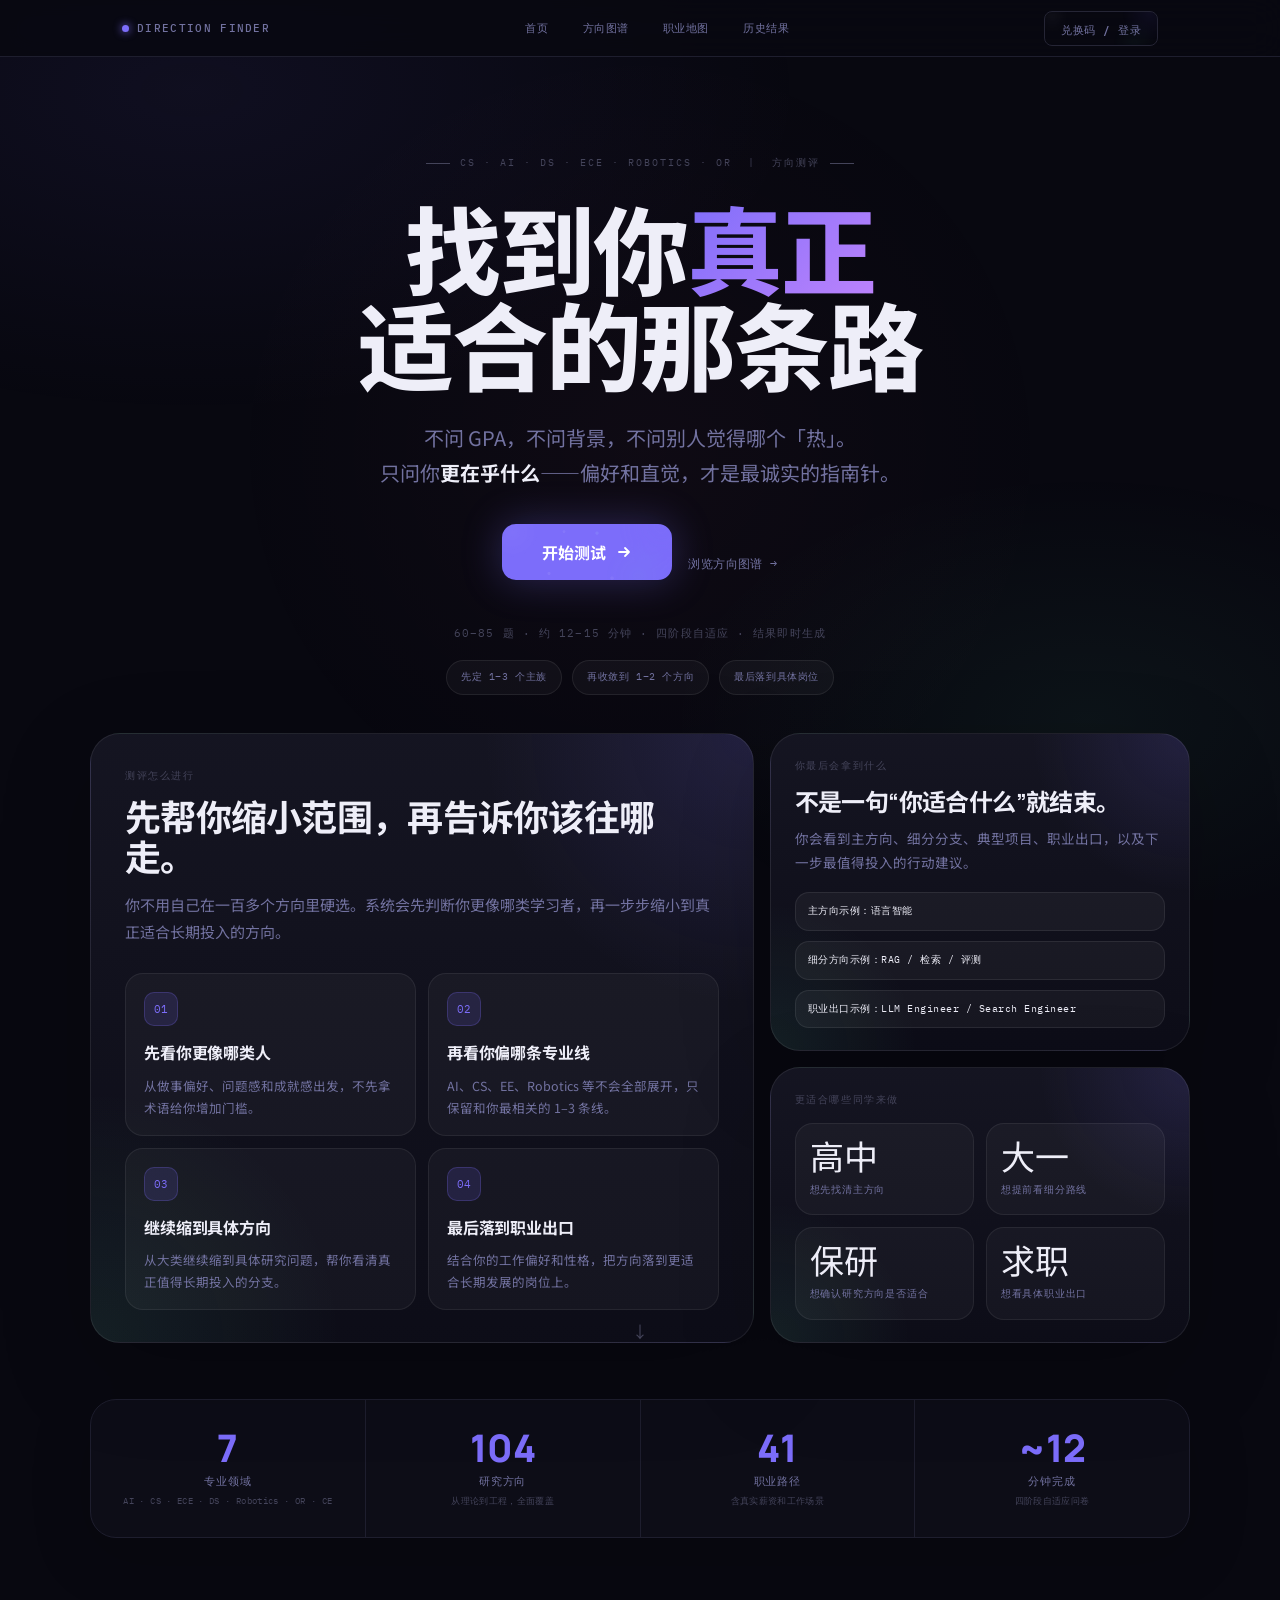
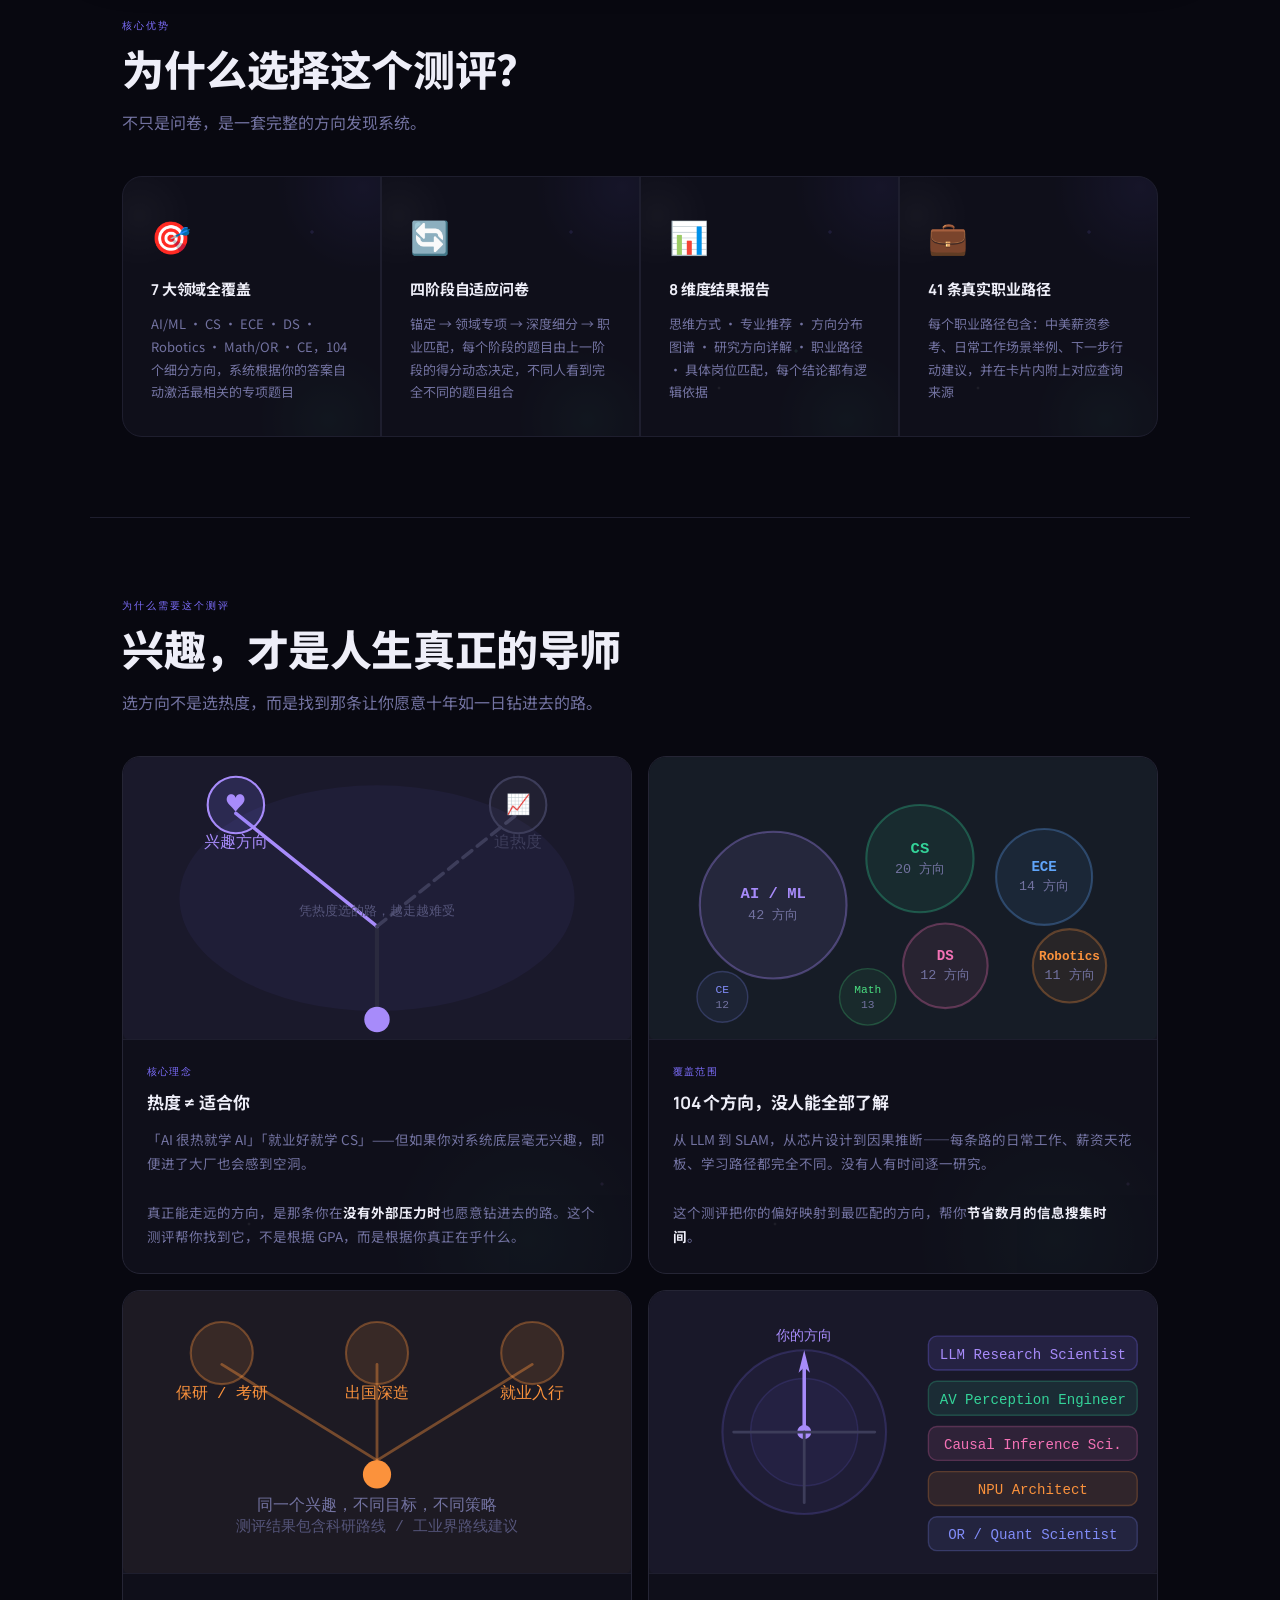
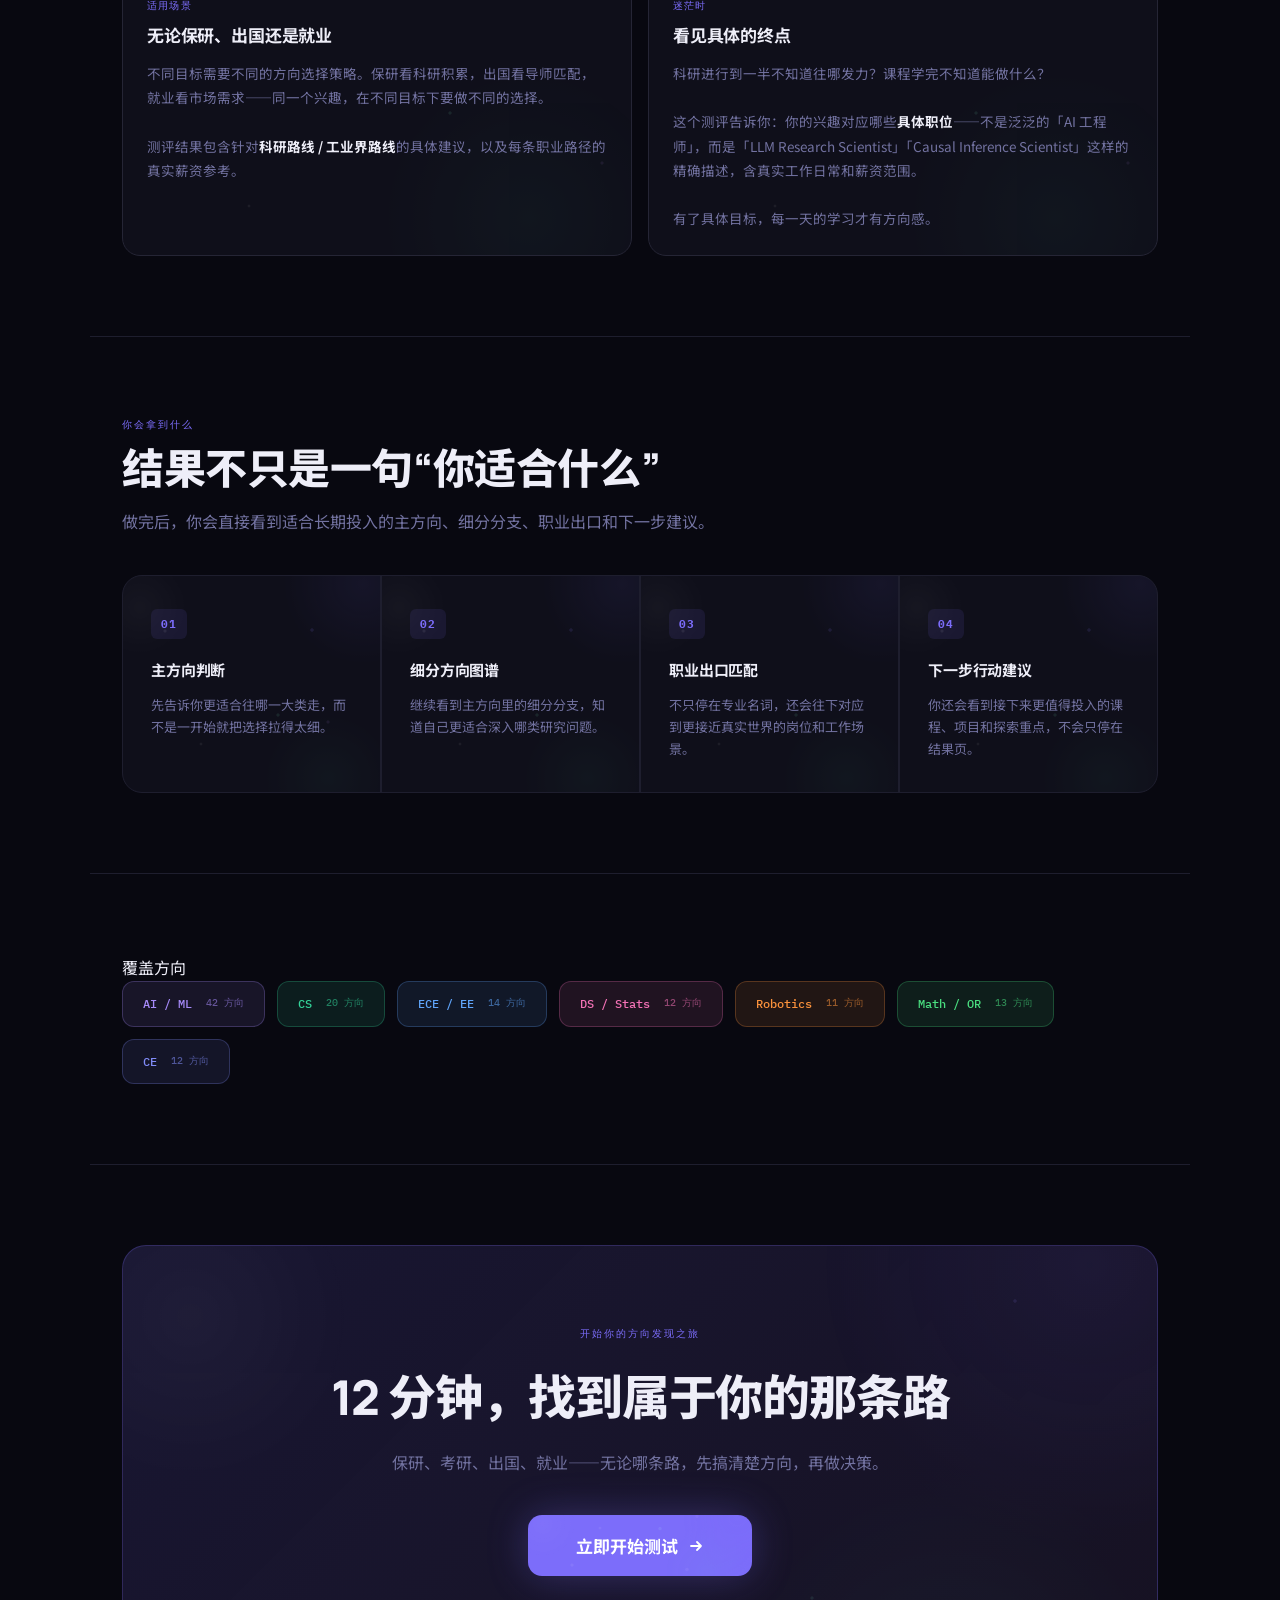
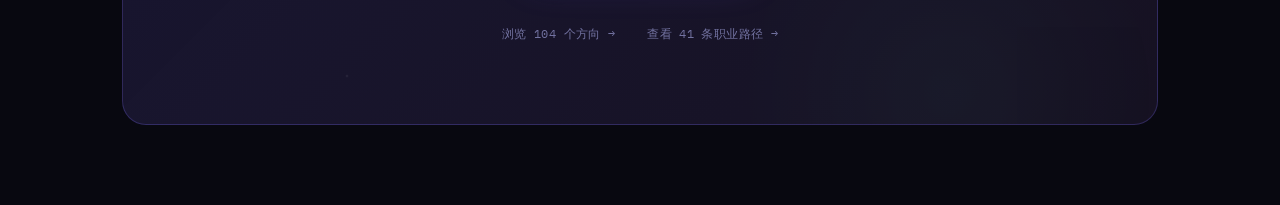
==== index.html @ 067e6963 "Initial site deployment setup" ====
<!DOCTYPE html>
<html lang="zh">
<head>
<meta charset="UTF-8">
<meta name="viewport" content="width=device-width, initial-scale=1.0">
<title>CS / AI / DS / EE / Robotics · 找到你真正适合的方向</title>
<link rel="preconnect" href="https://fonts.googleapis.com">
<link href="https://fonts.googleapis.com/css2?family=Manrope:wght@500;600;700;800&family=IBM+Plex+Mono:wght@400;500;600&family=Noto+Sans+SC:wght@400;500;600;700;800&display=swap" rel="stylesheet">
<link rel="stylesheet" href="quiz_v9_13_fixed_1.css?v=20260315ab">
</head>
<body>

<!-- ════════════════════ INTRO ════════════════════ -->
<div id="intro">
  <!-- ── NAVBAR ── -->
  <nav id="mainNav" class="main-nav">
    <div class="nav-inner">
      <div class="nav-brand" onclick="showPage('home')" style="cursor:pointer;">
        <span class="nav-dot"></span>
        Direction Finder
      </div>
      <div class="nav-links">
        <a onclick="showPage('home');return false;" class="nav-link">首页</a>
        <a onclick="showPage('directions');return false;" class="nav-link">方向图谱</a>
        <a onclick="showPage('careers');return false;" class="nav-link">职业地图</a>
        <a onclick="showPage('history');return false;" class="nav-link">历史结果</a>
      </div>
      <div class="nav-right">
        <!-- Logged-in state -->
        <div id="navLoggedIn" style="display:none;" class="nav-user-row">
          <span id="navUserBadge" class="nav-user-badge">✓ 已兑换</span>
          <button class="nav-start-btn" onclick="startQuiz()">开始测试 →</button>
          <button id="navRevokeBtn" class="nav-redeem-btn" onclick="revokeRedeem()" style="margin-left:4px;font-size:10px;padding:6px 10px;">退出兑换</button>
        </div>
        <!-- Logged-out state -->
        <div id="navLoggedOut" class="nav-user-row">
          <button class="nav-redeem-btn" onclick="openRedeemOverlay()">兑换码 / 登录</button>
        </div>
      </div>
    </div>
  </nav>

  <!-- ── HERO ── -->
  <div class="landing-hero" id="landingHero">
    <div class="landing-hero-inner">
      <div class="hero-eyebrow">CS · AI · DS · ECE · Robotics · OR &nbsp;|&nbsp; 方向测评</div>
      <h1 class="hero-title">找到你<em>真正</em><br>适合的那条路</h1>
      <p class="hero-sub">不问 GPA，不问背景，不问别人觉得哪个「热」。<br>只问你<strong style="color:var(--text)">更在乎什么</strong>——偏好和直觉，才是最诚实的指南针。</p>
      <div class="hero-actions">
        <button class="hero-start-btn" id="heroStartBtn" onclick="startQuiz()">
          开始测试
          <svg width="16" height="16" viewBox="0 0 16 16" fill="none"><path d="M3 8h10M9 4l4 4-4 4" stroke="currentColor" stroke-width="1.8" stroke-linecap="round" stroke-linejoin="round"/></svg>
        </button>
        <a class="hero-explore-btn" onclick="showPage('directions')">浏览方向图谱 →</a>
      </div>
      <div class="hero-meta">60–85 题 · 约 12–15 分钟 · 四阶段自适应 · 结果即时生成</div>
      <div class="hero-proofline">
        <span class="hero-proof-chip">先定 1–3 个主族</span>
        <span class="hero-proof-chip">再收敛到 1–2 个方向</span>
        <span class="hero-proof-chip">最后落到具体岗位</span>
      </div>
    </div>
    <div class="hero-showcase">
      <section class="hero-showcase-main">
        <div class="showcase-kicker">测评怎么进行</div>
        <h2 class="showcase-title">先帮你缩小范围，再告诉你该往哪走。</h2>
        <p class="showcase-copy">你不用自己在一百多个方向里硬选。系统会先判断你更像哪类学习者，再一步步缩小到真正适合长期投入的方向。</p>
        <div class="showcase-flow">
          <article class="showcase-step-card">
            <div class="showcase-step-num">01</div>
            <div class="showcase-step-name">先看你更像哪类人</div>
            <div class="showcase-step-copy">从做事偏好、问题感和成就感出发，不先拿术语给你增加门槛。</div>
          </article>
          <article class="showcase-step-card">
            <div class="showcase-step-num">02</div>
            <div class="showcase-step-name">再看你偏哪条专业线</div>
            <div class="showcase-step-copy">AI、CS、EE、Robotics 等不会全部展开，只保留和你最相关的 1–3 条线。</div>
          </article>
          <article class="showcase-step-card">
            <div class="showcase-step-num">03</div>
            <div class="showcase-step-name">继续缩到具体方向</div>
            <div class="showcase-step-copy">从大类继续缩到具体研究问题，帮你看清真正值得长期投入的分支。</div>
          </article>
          <article class="showcase-step-card">
            <div class="showcase-step-num">04</div>
            <div class="showcase-step-name">最后落到职业出口</div>
            <div class="showcase-step-copy">结合你的工作偏好和性格，把方向落到更适合长期发展的岗位上。</div>
          </article>
        </div>
      </section>
      <aside class="hero-showcase-side">
        <article class="hero-side-card hero-side-card-prime">
          <div class="hero-side-label">你最后会拿到什么</div>
          <div class="hero-side-title">不是一句“你适合什么”就结束。</div>
          <div class="hero-side-copy">你会看到主方向、细分分支、典型项目、职业出口，以及下一步最值得投入的行动建议。</div>
          <div class="hero-side-stack">
            <div class="hero-mini-pill">主方向示例：语言智能</div>
            <div class="hero-mini-pill">细分方向示例：RAG / 检索 / 评测</div>
            <div class="hero-mini-pill">职业出口示例：LLM Engineer / Search Engineer</div>
          </div>
        </article>
        <article class="hero-side-card hero-side-card-metrics">
          <div class="hero-side-label">更适合哪些同学来做</div>
          <div class="hero-metric-grid">
            <div class="hero-metric-card">
              <div class="hero-metric-value">高中</div>
              <div class="hero-metric-label">想先找清主方向</div>
            </div>
            <div class="hero-metric-card">
              <div class="hero-metric-value">大一</div>
              <div class="hero-metric-label">想提前看细分路线</div>
            </div>
            <div class="hero-metric-card">
              <div class="hero-metric-value">保研</div>
              <div class="hero-metric-label">想确认研究方向是否适合</div>
            </div>
            <div class="hero-metric-card">
              <div class="hero-metric-value">求职</div>
              <div class="hero-metric-label">想看具体职业出口</div>
            </div>
          </div>
        </article>
      </aside>
    </div>
    <div class="hero-scroll-hint">↓</div>
  </div>

<!-- Stats strip -->
<div class="hero-stats-strip">
  <div class="hs-item">
    <div class="hs-n">7</div>
    <div class="hs-l">专业领域</div>
    <div class="hs-s">AI · CS · ECE · DS · Robotics · OR · CE</div>
  </div>
  <div class="hs-item">
    <div class="hs-n">104</div>
    <div class="hs-l">研究方向</div>
    <div class="hs-s">从理论到工程，全面覆盖</div>
  </div>
  <div class="hs-item">
    <div class="hs-n">41</div>
    <div class="hs-l">职业路径</div>
    <div class="hs-s">含真实薪资和工作场景</div>
  </div>
  <div class="hs-item">
    <div class="hs-n">~12</div>
    <div class="hs-l">分钟完成</div>
    <div class="hs-s">四阶段自适应问卷</div>
  </div>
</div>

  <!-- ── FEATURES ── -->
  <div class="landing-section">
    <div class="section-label">核心优势</div>
    <div class="section-title">为什么选择这个测评？</div>
    <div class="section-sub">不只是问卷，是一套完整的方向发现系统。</div>
    <div class="feat-grid">
      <div class="feat-card">
        <div class="feat-icon">🎯</div>
        <div class="feat-title">7 大领域全覆盖</div>
        <div class="feat-desc">AI/ML · CS · ECE · DS · Robotics · Math/OR · CE，104 个细分方向，系统根据你的答案自动激活最相关的专项题目</div>
      </div>
      <div class="feat-card">
        <div class="feat-icon">🔄</div>
        <div class="feat-title">四阶段自适应问卷</div>
        <div class="feat-desc">锚定 → 领域专项 → 深度细分 → 职业匹配，每个阶段的题目由上一阶段的得分动态决定，不同人看到完全不同的题目组合</div>
      </div>
      <div class="feat-card">
        <div class="feat-icon">📊</div>
        <div class="feat-title">8 维度结果报告</div>
        <div class="feat-desc">思维方式 · 专业推荐 · 方向分布图谱 · 研究方向详解 · 职业路径 · 具体岗位匹配，每个结论都有逻辑依据</div>
      </div>
      <div class="feat-card">
        <div class="feat-icon">💼</div>
        <div class="feat-title">41 条真实职业路径</div>
        <div class="feat-desc">每个职业路径包含：中美薪资参考、日常工作场景举例、下一步行动建议，并在卡片内附上对应查询来源</div>
      </div>
    </div>
  </div>


  <!-- ── WHY SECTION ── -->
  <div class="landing-section why-section">
    <div class="section-label">为什么需要这个测评</div>
    <div class="section-title">兴趣，才是人生真正的导师</div>
    <div class="section-sub">选方向不是选热度，而是找到那条让你愿意十年如一日钻进去的路。</div>

    <div class="why-grid">

      <!-- Card A: top-left ──────────────────────── -->
      <div class="why-card">
        <div class="why-visual">
          <svg viewBox="0 0 360 200" fill="none" xmlns="http://www.w3.org/2000/svg">
            <rect width="360" height="200" fill="rgba(124,109,250,.04)" rx="4"/>
            <!-- Glow -->
            <ellipse cx="180" cy="100" rx="140" ry="80" fill="rgba(124,109,250,.06)"/>
            <!-- Road from bottom center -->
            <path d="M180 190 L180 120" stroke="#2a2a3e" stroke-width="3" stroke-linecap="round"/>
            <!-- Branch left = interest -->
            <path d="M180 120 L80 40" stroke="#a78bfa" stroke-width="2.5" stroke-linecap="round"/>
            <!-- Branch right = trend (dashed) -->
            <path d="M180 120 L280 40" stroke="#3d3d5a" stroke-width="2.5" stroke-linecap="round" stroke-dasharray="8 5"/>
            <!-- Left endpoint: interest circle -->
            <circle cx="80" cy="34" r="20" fill="rgba(124,109,250,.18)" stroke="#a78bfa" stroke-width="1.5"/>
            <text x="80" y="38" text-anchor="middle" font-size="15" fill="#a78bfa">♥</text>
            <text x="80" y="64" text-anchor="middle" font-size="11" fill="#a78bfa" font-family="'DM Mono',monospace" font-weight="600">兴趣方向</text>
            <!-- Right endpoint: trend circle -->
            <circle cx="280" cy="34" r="20" fill="rgba(255,255,255,.03)" stroke="#3d3d5a" stroke-width="1.5"/>
            <text x="280" y="38" text-anchor="middle" font-size="14" fill="#3d3d5a">📈</text>
            <text x="280" y="64" text-anchor="middle" font-size="11" fill="#3d3d5a" font-family="'DM Mono',monospace">追热度</text>
            <!-- Person dot -->
            <circle cx="180" cy="186" r="9" fill="#a78bfa"/>
            <!-- Fork label -->
            <text x="180" y="112" text-anchor="middle" font-size="9" fill="#55557a" font-family="'DM Mono',monospace">凭热度选的路，越走越难受</text>
          </svg>
        </div>
        <div class="why-text">
          <div class="why-tag">核心理念</div>
          <div class="why-title">热度 ≠ 适合你</div>
          <div class="why-body">「AI 很热就学 AI」「就业好就学 CS」——但如果你对系统底层毫无兴趣，即便进了大厂也会感到空洞。<br><br>真正能走远的方向，是那条你在<strong>没有外部压力时</strong>也愿意钻进去的路。这个测评帮你找到它，不是根据 GPA，而是根据你真正在乎什么。</div>
        </div>
      </div>

      <!-- Card B: top-right ──────────────────────── -->
      <div class="why-card">
        <div class="why-visual">
          <svg viewBox="0 0 360 200" fill="none" xmlns="http://www.w3.org/2000/svg">
            <rect width="360" height="200" fill="rgba(52,211,153,.03)" rx="4"/>
            <!-- 7 domain bubbles scattered -->
            <!-- AI - largest -->
            <circle cx="88"  cy="105" r="52" fill="rgba(167,139,250,.1)" stroke="rgba(167,139,250,.35)" stroke-width="1.5"/>
            <text x="88"  y="100" text-anchor="middle" font-size="11" fill="#a78bfa" font-weight="700" font-family="'DM Mono',monospace">AI / ML</text>
            <text x="88"  y="115" text-anchor="middle" font-size="9.5" fill="#7272a0" font-family="'DM Mono',monospace">42 方向</text>
            <!-- CS -->
            <circle cx="192" cy="72"  r="38" fill="rgba(52,211,153,.08)"  stroke="rgba(52,211,153,.3)"  stroke-width="1.5"/>
            <text x="192" y="68"  text-anchor="middle" font-size="11" fill="#34d399" font-weight="700" font-family="'DM Mono',monospace">CS</text>
            <text x="192" y="82"  text-anchor="middle" font-size="9.5" fill="#7272a0" font-family="'DM Mono',monospace">20 方向</text>
            <!-- ECE -->
            <circle cx="280" cy="85"  r="34" fill="rgba(96,165,250,.08)"  stroke="rgba(96,165,250,.3)"  stroke-width="1.5"/>
            <text x="280" y="81"  text-anchor="middle" font-size="10" fill="#60a5fa" font-weight="700" font-family="'DM Mono',monospace">ECE</text>
            <text x="280" y="94"  text-anchor="middle" font-size="9.5" fill="#7272a0" font-family="'DM Mono',monospace">14 方向</text>
            <!-- DS -->
            <circle cx="210" cy="148" r="30" fill="rgba(244,114,182,.08)" stroke="rgba(244,114,182,.3)" stroke-width="1.5"/>
            <text x="210" y="144" text-anchor="middle" font-size="10" fill="#f472b6" font-weight="700" font-family="'DM Mono',monospace">DS</text>
            <text x="210" y="157" text-anchor="middle" font-size="9.5" fill="#7272a0" font-family="'DM Mono',monospace">12 方向</text>
            <!-- Robotics -->
            <circle cx="298" cy="148" r="26" fill="rgba(251,146,60,.08)"  stroke="rgba(251,146,60,.3)"  stroke-width="1.5"/>
            <text x="298" y="144" text-anchor="middle" font-size="9"  fill="#fb923c" font-weight="700" font-family="'DM Mono',monospace">Robotics</text>
            <text x="298" y="157" text-anchor="middle" font-size="9.5" fill="#7272a0" font-family="'DM Mono',monospace">11 方向</text>
            <!-- OR/Math small -->
            <circle cx="155" cy="170" r="20" fill="rgba(74,222,128,.07)"  stroke="rgba(74,222,128,.25)" stroke-width="1"/>
            <text x="155" y="167" text-anchor="middle" font-size="8"  fill="#4ade80" font-family="'DM Mono',monospace">Math</text>
            <text x="155" y="178" text-anchor="middle" font-size="8"  fill="#7272a0" font-family="'DM Mono',monospace">13</text>
            <!-- CE small -->
            <circle cx="52"  cy="170" r="18" fill="rgba(129,140,248,.07)" stroke="rgba(129,140,248,.25)" stroke-width="1"/>
            <text x="52"  y="167" text-anchor="middle" font-size="8"  fill="#818cf8" font-family="'DM Mono',monospace">CE</text>
            <text x="52"  y="178" text-anchor="middle" font-size="8"  fill="#7272a0" font-family="'DM Mono',monospace">12</text>
          </svg>
        </div>
        <div class="why-text">
          <div class="why-tag">覆盖范围</div>
          <div class="why-title">104 个方向，没人能全部了解</div>
          <div class="why-body">从 LLM 到 SLAM，从芯片设计到因果推断——每条路的日常工作、薪资天花板、学习路径都完全不同。没有人有时间逐一研究。<br><br>这个测评把你的偏好映射到最匹配的方向，帮你<strong>节省数月的信息搜集时间</strong>。</div>
        </div>
      </div>

      <!-- Card C: bottom-left ──────────────────────── -->
      <div class="why-card">
        <div class="why-visual">
          <svg viewBox="0 0 360 200" fill="none" xmlns="http://www.w3.org/2000/svg">
            <rect width="360" height="200" fill="rgba(251,146,60,.03)" rx="4"/>
            <!-- Central point -->
            <circle cx="180" cy="130" r="10" fill="#fb923c"/>
            <!-- Three branches upward to goals -->
            <!-- Left: 保研/考研 -->
            <line x1="180" y1="120" x2="70"  y2="52" stroke="rgba(251,146,60,.4)" stroke-width="2" stroke-linecap="round"/>
            <circle cx="70"  cy="44" r="22" fill="rgba(251,146,60,.12)" stroke="rgba(251,146,60,.35)" stroke-width="1.5"/>
            <text x="70"  y="40" text-anchor="middle" font-size="16">🎓</text>
            <text x="70"  y="76" text-anchor="middle" font-size="11" fill="#fb923c" font-family="'DM Mono',monospace">保研 / 考研</text>
            <!-- Center: 出国 -->
            <line x1="180" y1="120" x2="180" y2="52" stroke="rgba(251,146,60,.4)" stroke-width="2" stroke-linecap="round"/>
            <circle cx="180" cy="44" r="22" fill="rgba(251,146,60,.12)" stroke="rgba(251,146,60,.35)" stroke-width="1.5"/>
            <text x="180" y="40" text-anchor="middle" font-size="16">✈️</text>
            <text x="180" y="76" text-anchor="middle" font-size="11" fill="#fb923c" font-family="'DM Mono',monospace">出国深造</text>
            <!-- Right: 就业 -->
            <line x1="180" y1="120" x2="290" y2="52" stroke="rgba(251,146,60,.4)" stroke-width="2" stroke-linecap="round"/>
            <circle cx="290" cy="44" r="22" fill="rgba(251,146,60,.12)" stroke="rgba(251,146,60,.35)" stroke-width="1.5"/>
            <text x="290" y="40" text-anchor="middle" font-size="16">💼</text>
            <text x="290" y="76" text-anchor="middle" font-size="11" fill="#fb923c" font-family="'DM Mono',monospace">就业入行</text>
            <!-- Bottom label -->
            <text x="180" y="155" text-anchor="middle" font-size="11" fill="#7272a0" font-family="'DM Mono',monospace">同一个兴趣，不同目标，不同策略</text>
            <text x="180" y="170" text-anchor="middle" font-size="10.5" fill="#55557a" font-family="'DM Mono',monospace">测评结果包含科研路线 / 工业界路线建议</text>
          </svg>
        </div>
        <div class="why-text">
          <div class="why-tag">适用场景</div>
          <div class="why-title">无论保研、出国还是就业</div>
          <div class="why-body">不同目标需要不同的方向选择策略。保研看科研积累，出国看导师匹配，就业看市场需求——同一个兴趣，在不同目标下要做不同的选择。<br><br>测评结果包含针对<strong>科研路线 / 工业界路线</strong>的具体建议，以及每条职业路径的真实薪资参考。</div>
        </div>
      </div>

      <!-- Card D: bottom-right ──────────────────────── -->
      <div class="why-card">
        <div class="why-visual">
          <svg viewBox="0 0 360 200" fill="none" xmlns="http://www.w3.org/2000/svg">
            <rect width="360" height="200" fill="rgba(124,109,250,.03)" rx="4"/>
            <!-- Compass rose -->
            <circle cx="110" cy="100" r="58" fill="rgba(124,109,250,.06)" stroke="rgba(124,109,250,.2)" stroke-width="1.5"/>
            <circle cx="110" cy="100" r="38" fill="rgba(124,109,250,.06)" stroke="rgba(124,109,250,.15)" stroke-width="1"/>
            <circle cx="110" cy="100" r="5"  fill="#a78bfa"/>
            <!-- Compass needles -->
            <path d="M110 100 L110 50" stroke="#a78bfa" stroke-width="2.5" stroke-linecap="round"/>
            <path d="M110 100 L110 150" stroke="#3d3d5a" stroke-width="2" stroke-linecap="round"/>
            <path d="M110 100 L60 100"  stroke="#3d3d5a" stroke-width="2" stroke-linecap="round"/>
            <path d="M110 100 L160 100" stroke="#3d3d5a" stroke-width="2" stroke-linecap="round"/>
            <polygon points="110,42 106,58 110,54 114,58" fill="#a78bfa"/>
            <text x="110" y="35" text-anchor="middle" font-size="10" fill="#a78bfa" font-family="'DM Mono',monospace">你的方向</text>
            <!-- Job title chips on the right -->
            <rect x="198" y="32"  width="148" height="24" rx="6" fill="rgba(124,109,250,.12)" stroke="rgba(124,109,250,.3)" stroke-width="1"/>
            <text x="272" y="48" text-anchor="middle" font-size="10" fill="#a78bfa" font-family="'DM Mono',monospace">LLM Research Scientist</text>
            <rect x="198" y="64"  width="148" height="24" rx="6" fill="rgba(52,211,153,.1)"  stroke="rgba(52,211,153,.25)"  stroke-width="1"/>
            <text x="272" y="80" text-anchor="middle" font-size="10" fill="#34d399" font-family="'DM Mono',monospace">AV Perception Engineer</text>
            <rect x="198" y="96"  width="148" height="24" rx="6" fill="rgba(244,114,182,.1)" stroke="rgba(244,114,182,.25)" stroke-width="1"/>
            <text x="272" y="112" text-anchor="middle" font-size="10" fill="#f472b6" font-family="'DM Mono',monospace">Causal Inference Sci.</text>
            <rect x="198" y="128" width="148" height="24" rx="6" fill="rgba(251,146,60,.1)"  stroke="rgba(251,146,60,.25)"  stroke-width="1"/>
            <text x="272" y="144" text-anchor="middle" font-size="10" fill="#fb923c" font-family="'DM Mono',monospace">NPU Architect</text>
            <rect x="198" y="160" width="148" height="24" rx="6" fill="rgba(129,140,248,.1)" stroke="rgba(129,140,248,.25)" stroke-width="1"/>
            <text x="272" y="176" text-anchor="middle" font-size="10" fill="#818cf8" font-family="'DM Mono',monospace">OR / Quant Scientist</text>
          </svg>
        </div>
        <div class="why-text">
          <div class="why-tag">迷茫时</div>
          <div class="why-title">看见具体的终点</div>
          <div class="why-body">科研进行到一半不知道往哪发力？课程学完不知道能做什么？<br><br>这个测评告诉你：你的兴趣对应哪些<strong>具体职位</strong>——不是泛泛的「AI 工程师」，而是「LLM Research Scientist」「Causal Inference Scientist」这样的精确描述，含真实工作日常和薪资范围。<br><br>有了具体目标，每一天的学习才有方向感。</div>
        </div>
      </div>

    </div>
  </div>

  <!-- ── HOW IT WORKS ── -->
  <div class="landing-section">
    <div class="section-label">你会拿到什么</div>
    <div class="section-title">结果不只是一句“你适合什么”</div>
    <div class="section-sub">做完后，你会直接看到适合长期投入的主方向、细分分支、职业出口和下一步建议。</div>
    <div class="how-steps">
      <div class="how-step">
        <div class="how-num">01</div>
        <div class="how-content">
          <div class="how-h">主方向判断</div>
          <div class="how-d">先告诉你更适合往哪一大类走，而不是一开始就把选择拉得太细。</div>
        </div>
      </div>
      <div class="how-step">
        <div class="how-num">02</div>
        <div class="how-content">
          <div class="how-h">细分方向图谱</div>
          <div class="how-d">继续看到主方向里的细分分支，知道自己更适合深入哪类研究问题。</div>
        </div>
      </div>
      <div class="how-step">
        <div class="how-num">03</div>
        <div class="how-content">
          <div class="how-h">职业出口匹配</div>
          <div class="how-d">不只停在专业名词，还会往下对应到更接近真实世界的岗位和工作场景。</div>
        </div>
      </div>
      <div class="how-step">
        <div class="how-num">04</div>
        <div class="how-content">
          <div class="how-h">下一步行动建议</div>
          <div class="how-d">你还会看到接下来更值得投入的课程、项目和探索重点，不会只停在结果页。</div>
        </div>
      </div>
    </div>
  </div>

  <!-- ── DOMAINS PREVIEW ── -->
  <div class="landing-section">
    <div class="domains-title">覆盖方向</div>
    <div class="domains-flex">
      <div class="domain-pill ai-pill">AI / ML<span>42 方向</span></div>
      <div class="domain-pill cs-pill">CS<span>20 方向</span></div>
      <div class="domain-pill ee-pill">ECE / EE<span>14 方向</span></div>
      <div class="domain-pill ds-pill">DS / Stats<span>12 方向</span></div>
      <div class="domain-pill rb-pill">Robotics<span>11 方向</span></div>
      <div class="domain-pill or-pill">Math / OR<span>13 方向</span></div>
      <div class="domain-pill ce-pill">CE<span>12 方向</span></div>
    </div>
  </div>

  <!-- ── CTA ── -->
  <div class="landing-section">
    <div class="cta-band">
      <div class="cta-eyebrow">开始你的方向发现之旅</div>
      <div class="cta-title">12 分钟，找到属于你的那条路</div>
      <div class="cta-sub">保研、考研、出国、就业——无论哪条路，先搞清楚方向，再做决策。</div>
      <button class="hero-start-btn cta-btn" onclick="startQuiz()">
        立即开始测试
        <svg width="16" height="16" viewBox="0 0 16 16" fill="none"><path d="M3 8h10M9 4l4 4-4 4" stroke="currentColor" stroke-width="1.8" stroke-linecap="round" stroke-linejoin="round"/></svg>
      </button>
      <div class="cta-links">
        <span onclick="showPage('directions')" class="cta-link">浏览 104 个方向 →</span>
        <span onclick="showPage('careers')" class="cta-link">查看 41 条职业路径 →</span>
      </div>
    </div>
  </div>
</div>

<!-- ════════════════════ QUIZ ════════════════════ -->
<div id="quiz">
  <div class="quiz-header">
    <div class="quiz-header-inner">
      <div class="progress-meta">
        <button class="quiz-home-btn" id="quizHomeBtn" onclick="openQuitDialog()">⌂ 首页</button>
        <div class="progress-main">
        <span id="phasePill" class="phase-pill">基础锚定</span>
          <span id="progressText" class="progress-count">1 / 20</span>
        </div>
        <span id="progressPct" class="progress-pct">本阶段 0%</span>
      </div>
      <div class="progress-bars">
        <div class="progress-bar progress-bar-main"><div class="progress-fill" id="progressFill" style="width:0%"></div></div>
        <div class="progress-bar progress-bar-total"><div class="progress-fill" id="progressFillTotal" style="width:0%;background:var(--muted);"></div></div>
      </div>
      <div class="progress-total-text" id="progressTotalText">总流程 0%</div>
    </div>
  </div>
  <div id="qArea"></div>
</div>

<!-- ════════════════════ RESULTS ════════════════════ -->
<div id="results">
  <nav class="results-top-nav">
    <div class="nav-inner">
      <div class="nav-brand" onclick="showPage('home')" style="cursor:pointer;">
        <span class="nav-dot"></span>
        Direction Finder
      </div>
      <div class="nav-links">
        <a onclick="showPage('home');return false;" class="nav-link">首页</a>
        <a onclick="showPage('directions');return false;" class="nav-link">方向图谱</a>
        <a onclick="showPage('careers');return false;" class="nav-link">职业地图</a>
        <a onclick="showPage('history');return false;" class="nav-link">历史结果</a>
      </div>
      <div class="nav-right">
        <div id="resultsNavLoggedIn" style="display:none;" class="nav-user-row">
          <span id="resultsNavUserBadge" class="nav-user-badge">✓ 已兑换</span>
          <button class="nav-redeem-btn" onclick="showPage('careers')">浏览职业地图</button>
          <button class="nav-start-btn" onclick="restart()">重新测试 ↺</button>
        </div>
        <div id="resultsNavLoggedOut" class="nav-user-row">
          <button class="nav-redeem-btn" onclick="openRedeemOverlay()">兑换码 / 登录</button>
        </div>
      </div>
    </div>
  </nav>
  <div class="result-hero">
    <div class="hero-label" id="resultHeroLabel">方向报告 · 综合分析</div>
    <div id="heroDomains" class="hero-domain"></div>
    <div class="hero-direction">你最适合<br><span class="dir-name" id="heroDir">——</span></div>
    <p class="hero-tagline" id="heroTagline"></p>
  </div>

  <div class="results-body">
  <!-- 01 思维画像 -->
  <div class="r-section">
    <div class="r-section-hd">
      <div class="r-num">01</div>
      <div class="r-title">你是什么样的人</div>
      <div class="r-divider"></div>
    </div>
    <div class="profile-grid" id="profileGrid"></div>
    <div id="profileExtra" class="profile-extra"></div>
  </div>

  <!-- 02 专业选择建议 -->
  <div class="r-section">
    <div class="r-section-hd">
      <div class="r-num">02</div>
      <div class="r-title">专业选择建议</div>
      <div class="r-divider"></div>
    </div>
    <div id="majorGrid" class="major-grid"></div>
  </div>

  <!-- 03 方向图谱 -->
  <div class="r-section">
    <div class="r-section-hd">
      <div class="r-num">03</div>
      <div class="r-title">方向分布图谱</div>
      <div class="r-divider"></div>
    </div>
    <div id="clusterGrid" class="cluster-grid"></div>
    <div id="umbrellaRow" style="margin-top:16px;display:flex;flex-wrap:wrap;gap:8px;"></div>
    <div style="margin-top:24px;">
      <div style="font-family:var(--font-mono);font-size:11px;color:var(--dim);text-transform:uppercase;letter-spacing:.1em;margin-bottom:14px;">具体研究方向得分 Top 12</div>
      <div class="dir-bars" id="dirBars"></div>
    </div>
  </div>

  <!-- 04 研究方向详解 -->
  <div class="r-section">
    <div class="r-section-hd">
      <div class="r-num">04</div>
      <div class="r-title">研究方向详解</div>
      <div class="r-divider"></div>
    </div>
    <p style="font-size:13px;color:var(--dim);margin-bottom:20px;line-height:1.7;">以下是你得分最高的研究方向的具体介绍——它们是什么、日常研究长什么样、代表性工作是什么。</p>
    <div id="dirDetailGrid" class="dir-detail-grid"></div>
  </div>

  <!-- 05 职业路径 -->
  <div class="r-section">
    <div class="r-section-hd">
      <div class="r-num">05</div>
      <div class="r-title">职业路径匹配</div>
      <div class="r-divider"></div>
    </div>
    <div class="career-grid" id="careerGrid"></div>
    <div id="careerRoleBox" style="margin-top:20px;"></div>
  </div>

  <!-- 06 行动建议 -->
  <div class="r-section">
    <div class="r-section-hd">
      <div class="r-num">06</div>
      <div class="r-title">接下来可以做什么</div>
      <div class="r-divider"></div>
    </div>
    <div class="action-list" id="actionList"></div>
  </div>

    </div><!-- /results-body -->
  <div class="restart-row">
    <button class="restart-btn" onclick="restart()">↺ 重新测试</button>
  </div>
</div>

<!-- ── DIRECTIONS PAGE (overlay) ── -->
<div id="directions-page" class="info-page" style="display:none;">
  <div class="info-page-toolbar">
    <div class="info-page-toolbar-inner">
      <div class="info-page-nav-main">
        <button class="info-back-btn" onclick="showPage('home')">← 返回</button>
        <div class="info-page-heading">
          <div class="info-page-kicker">Direction Explorer</div>
          <span class="info-page-title">方向图谱</span>
          <div class="info-page-meta">104 个方向 · 学什么 · 典型项目 · 代表工具 · 参考来源</div>
        </div>
      </div>
      <div class="info-page-actions">
        <button class="info-top-btn" onclick="scrollInfoPageTop('directions-page')">↑ 顶部</button>
      </div>
    </div>
  </div>
  <div class="info-page-inner">
    <div id="dirPageContent"></div>
  </div>
</div>

<!-- ── CAREERS PAGE (overlay) ── -->
<div id="careers-page" class="info-page" style="display:none;">
  <div class="info-page-toolbar">
    <div class="info-page-toolbar-inner">
      <div class="info-page-nav-main">
        <button class="info-back-btn" onclick="showPage('home')">← 返回</button>
        <div class="info-page-heading">
          <div class="info-page-kicker">Career Atlas</div>
          <span class="info-page-title">职业地图</span>
          <div class="info-page-meta">41 条路径 · 中美薪资参考 + 每卡来源链接</div>
        </div>
      </div>
      <div class="info-page-actions">
        <button class="info-top-btn" onclick="scrollInfoPageTop('careers-page')">↑ 顶部</button>
      </div>
    </div>
  </div>
  <div class="info-page-inner">
    <div id="careerPageContent"></div>
  </div>
</div>

<!-- ── QUIT CONFIRM DIALOG ── -->
<div id="quitDialog" style="display:none;position:fixed;inset:0;background:rgba(0,0,0,.7);z-index:1000;display:none;align-items:center;justify-content:center;">
  <div class="quit-card">
    <div class="quit-title">⚠️ 返回首页</div>
    <div class="quit-body">当前测试进度将会<strong>丢失</strong>，无法恢复。确定要返回首页吗？</div>
    <div class="quit-btns">
      <button class="quit-cancel" onclick="closeQuitDialog()">继续测试</button>
      <button class="quit-confirm" onclick="confirmQuit()">返回首页</button>
    </div>
  </div>
</div>

<!-- ── DIRECTION DETAIL MODAL ── -->
<div id="dirModal" style="display:none;position:fixed;inset:0;z-index:500;background:rgba(0,0,0,.75);backdrop-filter:blur(6px);align-items:center;justify-content:center;padding:20px;">
  <div class="dir-modal-card">
    <div class="dir-modal-hd">
      <div>
        <div class="dir-modal-domain" id="dirModalDomain"></div>
        <div class="dir-modal-name" id="dirModalName"></div>
        <div class="dir-modal-en" id="dirModalEn"></div>
      </div>
      <button class="dir-modal-close" onclick="closeDirModal()">✕</button>
    </div>
    <div class="dir-modal-body">
      <div class="dir-modal-section">
        <div class="dir-modal-label">学什么</div>
        <div class="dir-modal-scene" id="dirModalScene"></div>
      </div>
      <div class="dir-modal-section">
        <div class="dir-modal-label">典型项目</div>
        <div class="dir-modal-example" id="dirModalExample"></div>
      </div>
      <div class="dir-modal-section" id="dirModalRepsSection">
        <div class="dir-modal-label">代表工具</div>
        <div class="dir-modal-reps" id="dirModalReps"></div>
      </div>
      <div class="dir-modal-section" id="dirModalSourcesSection">
        <div class="dir-modal-label">参考来源</div>
        <div class="dir-modal-links" id="dirModalSources"></div>
      </div>
    </div>
  </div>
</div>

<!-- Phase Transition Overlay -->
<div id="phaseOverlay" style="display:none;position:fixed;inset:0;z-index:800;
  background:rgba(8,8,16,0.97);align-items:center;justify-content:center;flex-direction:column;">
  <div id="phaseOverlayInner" style="text-align:center;animation:fadeUp .4s ease;">
    <div id="phaseOverlayEye" style="font-size:48px;margin-bottom:20px;">🎯</div>
    <div id="phaseOverlayLabel" style="font-family:var(--font-mono);font-size:11px;
      letter-spacing:.2em;color:var(--accent);text-transform:uppercase;margin-bottom:12px;">进入新阶段</div>
    <div id="phaseOverlayTitle" style="font-family:var(--font-head);font-size:32px;
      font-weight:800;color:var(--text);margin-bottom:10px;">AI / ML 专项</div>
    <div id="phaseOverlayDesc" style="font-size:14px;color:var(--muted);max-width:400px;line-height:1.7;margin-bottom:32px;"></div>
    <div style="display:flex;gap:8px;justify-content:center;margin-bottom:20px;" id="phaseOverlayDots"></div>
    <div style="font-family:var(--font-mono);font-size:11px;color:var(--dim);" id="phaseOverlayTimer">即将开始…</div>
  </div>
</div>

<!-- Career Detail Modal -->
<div id="careerModal" style="display:none;position:fixed;inset:0;z-index:500;
  background:rgba(0,0,0,.75);backdrop-filter:blur(6px);align-items:center;justify-content:center;padding:20px;">
  <div class="dir-modal-card">
    <div class="dir-modal-hd">
      <div>
        <div class="dir-modal-domain" id="careerModalType"></div>
        <div class="dir-modal-name" id="careerModalName"></div>
        <div class="dir-modal-en" id="careerModalEn"></div>
      </div>
      <button class="dir-modal-close" onclick="closeCareerModal()">✕</button>
    </div>
    <div class="dir-modal-body">
      <div class="dir-modal-section" id="careerModalBenchmarkSection" style="display:none;">
        <div class="dir-modal-label">美国官方统计口径（最近似）</div>
        <div class="career-benchmark-panel">
          <div class="career-benchmark-head">
            <div>
              <div class="career-benchmark-title" id="careerModalBenchmarkLabel"></div>
              <div class="career-benchmark-subrow">
                <div class="career-benchmark-sub" id="careerModalBenchmarkSub"></div>
                <span class="career-benchmark-fit" id="careerModalBenchmarkFit"></span>
              </div>
            </div>
            <a id="careerModalBenchmarkSource" class="career-benchmark-source" href="#" target="_blank" rel="noreferrer">查看来源</a>
          </div>
          <div class="career-benchmark-facts">
            <div class="career-fact">
              <span class="career-fact-label">中位年薪</span>
              <strong class="career-fact-value" id="careerModalBenchmarkPay"></strong>
            </div>
            <div class="career-fact">
              <span class="career-fact-label">官方增速</span>
              <strong class="career-fact-value" id="careerModalBenchmarkOutlook"></strong>
            </div>
            <div class="career-fact">
              <span class="career-fact-label">常见学历</span>
              <strong class="career-fact-value" id="careerModalBenchmarkEdu"></strong>
            </div>
          </div>
          <div class="career-benchmark-note" id="careerModalBenchmarkNote"></div>
        </div>
      </div>
      <div class="dir-modal-section">
        <div class="dir-modal-label">典型工作内容</div>
        <div class="dir-modal-scene" id="careerModalWork"></div>
      </div>
      <div class="dir-modal-section">
        <div class="dir-modal-label">具体例子</div>
        <div class="dir-modal-example" id="careerModalExample"></div>
      </div>
      <div class="dir-modal-section" id="careerModalLeafSection" style="display:none;">
        <div class="dir-modal-label">树上具体岗位</div>
        <div class="career-leaf-modal-meta" id="careerModalLeafMeta"></div>
        <div class="career-leaf-grid" id="careerModalLeafGrid"></div>
      </div>
      <div class="dir-modal-section">
        <div class="dir-modal-label">薪资参考</div>
        <div class="dir-modal-reps" id="careerModalSalary"></div>
      </div>
      <div class="dir-modal-section">
        <div class="dir-modal-label">下一步建议</div>
        <div class="dir-modal-example" id="careerModalNext"></div>
      </div>
    </div>
  </div>
</div>

<!-- Redeem Code Overlay -->
<div id="redeemOverlay" class="redeem-overlay" style="display:none;">
  <div class="redeem-card">
    <button class="redeem-close" onclick="closeRedeemOverlay()" aria-label="关闭">✕</button>
    <div class="redeem-caption">Quiz Access</div>
    <div style="font-size:36px;margin-bottom:16px;">🔑</div>
    <div id="redeemTitle" style="font-family:var(--font-head);font-size:22px;font-weight:800;margin-bottom:8px;">输入兑换码</div>
    <div id="redeemDesc" class="redeem-desc">
      兑换码当天有效，兑换后到次日早 9 点前均可重复测试。<br>
      没有兑换码？前往小红书搜索 <strong style="color:var(--text)">「方向测评」</strong> 购买。
    </div>
    <div id="localPreviewHint" style="display:none;font-size:12px;line-height:1.7;margin:-10px 0 20px;color:var(--accent3);background:rgba(109,250,188,.08);border:1px solid rgba(109,250,188,.18);border-radius:10px;padding:10px 12px;">
      本地预览模式已开启。你可以直接走“本地直接开始”，也可以输入测试码 <strong style="color:var(--text)">0000</strong> 验证兑换流程。
    </div>
    <input id="redeemInput" type="text" placeholder="输入兑换码" maxlength="20" class="redeem-input"
      onkeydown="if(event.key==='Enter')checkRedeemCode()">
    <div id="redeemError" class="redeem-error"></div>
    <div class="redeem-actions">
      <button onclick="checkRedeemCode()" class="redeem-btn">确认兑换码</button>
      <button id="redeemLocalStartBtn" onclick="continueLocalPreview()" class="redeem-secondary" style="display:none;">本地直接开始</button>
    </div>
    <div class="redeem-meta">后续接域名时，建议把兑换码校验迁移到后端 API。</div>
  </div>
</div>

<!-- History Page -->
<div id="history-page" class="info-page" style="display:none;">
  <div class="info-page-toolbar">
    <div class="info-page-toolbar-inner">
      <div class="info-page-nav-main">
        <button class="info-back-btn" onclick="showPage('home')">← 返回首页</button>
        <div class="info-page-heading">
          <div class="info-page-kicker">Saved Reports</div>
          <span class="info-page-title">历史结果</span>
          <div class="info-page-meta">最近 20 次本地测评记录</div>
        </div>
      </div>
      <div class="info-page-actions">
        <button class="info-top-btn" onclick="scrollInfoPageTop('history-page')">↑ 顶部</button>
      </div>
    </div>
  </div>
  <div class="info-page-inner">
    <div id="historyContent">
      <p style="color:var(--muted);font-size:14px;">暂无历史记录。完成测评后结果将自动保存在本设备。</p>
    </div>
  </div>
</div>
<script src="quiz_v9_13_fixed_1.js?v=20260315ab"></script>
</body>
</html>
---- quiz_v9_13_fixed_1.css ----
/* ═══════════════════════════════════════════
   TOKENS & RESET
═══════════════════════════════════════════ */
:root {
  --bg: #080810;
  --surface: #0f0f1a;
  --surface2: #161622;
  --surface3: #1c1c2e;
  --border: #252535;
  --border2: #1e1e2e;
  --text: #eeeef8;
  --muted: #7272a0;
  --dim: #44445a;
  --accent: #7c6dfa;
  --accent2: #fa6d9a;
  --accent3: #6dfabc;
  --accent4: #fabc6d;
  --ai-color: #a78bfa;
  --cs-color: #34d399;
  --ds-color: #f472b6;
  --rb-color: #fb923c;
  --or-color: #4ade80;
  --ee-color: #60a5fa;
  --ce-color: #818cf8;
  --gold: #d4a84b;
  --font-head: 'Manrope', 'Noto Sans SC', sans-serif;
  --font-mono: 'IBM Plex Mono', monospace;
  --font-body: 'Noto Sans SC', sans-serif;
  --radius: 14px;
  --container: 1100px;
  --container-sm: 760px;
  --quiz-width: 1040px;
}

*, *::before, *::after { box-sizing: border-box; margin: 0; padding: 0; }

html { scroll-behavior: smooth; }

body {
  background: var(--bg);
  color: var(--text);
  font-family: var(--font-body);
  font-weight: 400;
  min-height: 100vh;
  overflow-x: hidden;
  line-height: 1.66;
  -webkit-font-smoothing: antialiased;
  text-rendering: optimizeLegibility;
  font-synthesis-weight: none;
}

.hero-title,
.section-title,
.cta-title,
.showcase-title,
.hero-side-title,
.dir-name,
.phase-transition-title,
.q-text {
  font-weight: 700;
  letter-spacing: -.025em;
}

.feat-title,
.how-h,
.why-title,
.showcase-step-name,
.r-title,
.pc-value,
.mc-name,
.ddc-name,
.cc-career-name,
.action-h,
.cic-name,
.dic-name,
.career-benchmark-title,
.dir-modal-name,
.career-role-box-title,
.crc-name,
.quit-title,
.ex-name {
  font-weight: 600;
  letter-spacing: -.01em;
}

.hero-start-btn,
.nav-start-btn,
.phase-transition-btn,
.nav-btn,
.restart-btn,
.quit-confirm,
.quit-cancel {
  font-weight: 600;
}

/* Subtle mesh background */
body::before {
  content: '';
  position: fixed; inset: 0;
  background:
    radial-gradient(ellipse 80% 60% at 15% 10%, rgba(124,109,250,.07) 0%, transparent 60%),
    radial-gradient(ellipse 60% 50% at 85% 80%, rgba(109,250,188,.05) 0%, transparent 55%),
    radial-gradient(ellipse 50% 70% at 50% 50%, rgba(250,109,154,.03) 0%, transparent 65%);
  pointer-events: none; z-index: 0;
}

/* ═══════════════════════════════════════════
   NAVBAR — always visible
═══════════════════════════════════════════ */
.main-nav {
  position: fixed; top: 0; left: 0; right: 0; z-index: 200;
  background: rgba(8,8,16,.88);
  backdrop-filter: blur(16px) saturate(1.5);
  border-bottom: 1px solid var(--border2);
}
.nav-inner {
  max-width: var(--container);
  margin: 0 auto;
  display: flex; align-items: center; justify-content: space-between;
  padding: 0 32px; height: 56px;
}
.nav-brand {
  display: flex; align-items: center; gap: 8px;
  font-family: var(--font-mono); font-size: 11px; font-weight: 500;
  color: var(--muted); letter-spacing: .12em; text-transform: uppercase;
  cursor: pointer; text-decoration: none;
}
.nav-brand:hover { color: var(--text); }
.nav-dot {
  width: 7px; height: 7px; border-radius: 50%;
  background: var(--accent); flex-shrink: 0;
  box-shadow: 0 0 8px var(--accent);
}
.nav-links { display: flex; align-items: center; gap: 8px; }
.nav-link {
  font-family: var(--font-mono); font-size: 11px; letter-spacing: .05em;
  color: var(--muted); text-decoration: none; cursor: pointer;
  padding: 6px 12px; border-radius: 8px;
  border: 1px solid transparent; transition: all .15s;
}
.nav-link:hover { color: var(--text); border-color: var(--border); background: var(--surface); }
.nav-start-btn {
  font-family: var(--font-mono); font-size: 11px; font-weight: 600;
  background: var(--accent); color: #fff; border: none;
  padding: 7px 18px; border-radius: 8px; cursor: pointer;
  letter-spacing: .04em; transition: opacity .15s; margin-left: 4px;
}
.nav-start-btn:hover { opacity: .85; }

/* ═══════════════════════════════════════════
   LANDING — HERO
═══════════════════════════════════════════ */
#intro {
  position: relative; z-index: 1;
  padding-top: 56px; /* navbar height */
}

.landing-hero {
  min-height: auto;
  display: flex; flex-direction: column;
  align-items: center; justify-content: center;
  text-align: center;
  padding: 88px 24px 34px;
  position: relative;
}
.landing-hero-inner { max-width: 940px; width: 100%; }

.hero-eyebrow {
  font-family: var(--font-mono); font-size: 10px;
  letter-spacing: .2em; color: var(--dim);
  text-transform: uppercase; margin-bottom: 32px;
  display: inline-flex; align-items: center; gap: 10px;
}
.hero-eyebrow::before, .hero-eyebrow::after {
  content: ''; display: block; width: 24px; height: 1px; background: var(--dim);
}

.hero-title {
  font-family: var(--font-head);
  font-size: clamp(48px, 8vw, 96px);
  font-weight: 800; line-height: 1.0;
  color: var(--text); margin-bottom: 24px;
  letter-spacing: -.02em;
}
.hero-title em {
  font-style: normal;
  background: linear-gradient(135deg, var(--accent), #c084fc);
  -webkit-background-clip: text; -webkit-text-fill-color: transparent;
  background-clip: text;
}

.hero-sub {
  font-size: clamp(16px, 2vw, 20px);
  line-height: 1.75; color: var(--muted); margin-bottom: 34px;
  max-width: 660px; margin-left: auto; margin-right: auto;
}

.hero-start-btn {
  display: inline-flex; align-items: center; gap: 10px;
  background: var(--accent); color: #fff; border: none;
  font-family: var(--font-head); font-size: 16px; font-weight: 700;
  padding: 16px 40px; border-radius: 14px; cursor: pointer;
  transition: transform .15s, box-shadow .15s;
  box-shadow: 0 0 40px rgba(124,109,250,.3);
  margin-bottom: 24px;
}
.hero-start-btn:hover {
  transform: translateY(-3px);
  box-shadow: 0 8px 50px rgba(124,109,250,.45);
}
.hero-start-btn:active { transform: translateY(0); }

.hero-meta {
  font-family: var(--font-mono); font-size: 11px;
  color: var(--dim); letter-spacing: .1em;
  margin-bottom: 18px;
}

.hero-proofline {
  display: flex;
  align-items: center;
  justify-content: center;
  flex-wrap: wrap;
  gap: 10px;
}

.hero-proof-chip {
  display: inline-flex;
  align-items: center;
  min-height: 34px;
  padding: 8px 14px;
  border-radius: 999px;
  border: 1px solid rgba(255,255,255,.08);
  background: rgba(255,255,255,.035);
  font-family: var(--font-mono);
  font-size: 10px;
  letter-spacing: .06em;
  color: var(--muted);
}

.hero-showcase {
  width: min(var(--container), calc(100vw - 48px));
  margin: 38px auto 0;
  display: grid;
  grid-template-columns: minmax(0, 1.5fr) minmax(310px, .95fr);
  gap: 16px;
  text-align: left;
}

.hero-showcase-main,
.hero-side-card {
  border-radius: 30px;
  border: 1px solid rgba(255,255,255,.08);
  background:
    radial-gradient(circle at top right, rgba(124,109,250,.14), transparent 30%),
    radial-gradient(circle at bottom left, rgba(109,250,188,.08), transparent 28%),
    linear-gradient(180deg, rgba(21,21,34,.98), rgba(13,13,24,.98));
  box-shadow: 0 28px 90px rgba(0,0,0,.22);
}

.hero-showcase-main {
  padding: 34px 34px 30px;
}

.showcase-kicker,
.hero-side-label {
  font-family: var(--font-mono);
  font-size: 10px;
  letter-spacing: .16em;
  text-transform: uppercase;
  color: var(--dim);
  margin-bottom: 14px;
}

.showcase-title {
  max-width: 620px;
  font-family: var(--font-head);
  font-size: clamp(26px, 3vw, 36px);
  line-height: 1.1;
  letter-spacing: -.02em;
  margin-bottom: 14px;
}

.showcase-copy {
  max-width: 620px;
  font-size: 15px;
  line-height: 1.8;
  color: var(--muted);
}

.showcase-flow {
  display: grid;
  grid-template-columns: repeat(2, minmax(0, 1fr));
  gap: 12px;
  margin-top: 28px;
}

.showcase-step-card {
  padding: 18px 18px 16px;
  border-radius: 18px;
  border: 1px solid rgba(255,255,255,.07);
  background: rgba(255,255,255,.035);
}

.showcase-step-num {
  display: inline-flex;
  align-items: center;
  justify-content: center;
  min-width: 34px;
  height: 34px;
  border-radius: 10px;
  margin-bottom: 14px;
  background: rgba(124,109,250,.14);
  border: 1px solid rgba(124,109,250,.24);
  font-family: var(--font-mono);
  font-size: 11px;
  color: var(--accent);
}

.showcase-step-name {
  font-family: var(--font-head);
  font-size: 16px;
  font-weight: 700;
  margin-bottom: 8px;
}

.showcase-step-copy {
  font-size: 12.5px;
  line-height: 1.75;
  color: var(--muted);
}

.hero-showcase-side {
  display: grid;
  gap: 16px;
}

.hero-side-card {
  padding: 24px 24px 22px;
}

.hero-side-title {
  font-family: var(--font-head);
  font-size: 24px;
  line-height: 1.15;
  margin-bottom: 10px;
}

.hero-side-copy {
  font-size: 13.5px;
  line-height: 1.8;
  color: var(--muted);
}

.hero-side-stack {
  display: grid;
  gap: 10px;
  margin-top: 18px;
}

.hero-mini-pill {
  display: inline-flex;
  align-items: center;
  min-height: 38px;
  padding: 10px 12px;
  border-radius: 14px;
  border: 1px solid rgba(255,255,255,.08);
  background: rgba(255,255,255,.045);
  font-family: var(--font-mono);
  font-size: 10px;
  letter-spacing: .05em;
  color: var(--text);
}

.hero-metric-grid {
  display: grid;
  grid-template-columns: repeat(2, minmax(0, 1fr));
  gap: 12px;
}

.hero-metric-card {
  padding: 16px 14px;
  border-radius: 18px;
  border: 1px solid rgba(255,255,255,.07);
  background: rgba(255,255,255,.035);
}

.hero-metric-value {
  font-family: var(--font-head);
  font-size: 34px;
  line-height: 1;
  color: var(--text);
  margin-bottom: 8px;
}

.hero-metric-label {
  font-family: var(--font-mono);
  font-size: 10px;
  letter-spacing: .08em;
  color: var(--muted);
}

.hero-scroll-hint {
  position: absolute; bottom: 32px; left: 50%; transform: translateX(-50%);
  font-size: 16px; color: var(--dim);
  animation: bounceY 2.4s ease-in-out infinite;
}
@keyframes bounceY {
  0%,100%{ transform:translateX(-50%) translateY(0); }
  55%{ transform:translateX(-50%) translateY(10px); }
}

/* Stats strip under hero */
.hero-stats {
  display: flex; justify-content: center; gap: 0;
  border-top: 1px solid var(--border); border-bottom: 1px solid var(--border);
  background: var(--surface);
}
.hero-stat {
  flex: 1; max-width: 200px; text-align: center;
  padding: 28px 16px; border-right: 1px solid var(--border);
}
.hero-stat:last-child { border-right: none; }
.hs-num {
  font-family: var(--font-head); font-size: 36px; font-weight: 800;
  color: var(--accent); line-height: 1; margin-bottom: 6px;
}
.hs-label { font-family: var(--font-mono); font-size: 10px; color: var(--dim); letter-spacing: .1em; text-transform: uppercase; }

/* ═══════════════════════════════════════════
   LANDING — SECTIONS
═══════════════════════════════════════════ */
.landing-section {
  max-width: var(--container); margin: 0 auto;
  padding: 80px 32px;
}
.landing-section + .landing-section { border-top: 1px solid var(--border2); }

.section-label {
  font-family: var(--font-mono); font-size: 10px; letter-spacing: .2em;
  color: var(--accent); text-transform: uppercase; margin-bottom: 12px;
}
.section-title {
  font-family: var(--font-head); font-size: clamp(28px, 4vw, 42px);
  font-weight: 800; line-height: 1.1; margin-bottom: 16px; letter-spacing: -.01em;
}
.section-sub { font-size: 16px; color: var(--muted); max-width: 620px; line-height: 1.7; margin-bottom: 40px; }

/* Feature grid — 4 cards */
.feat-grid {
  display: grid;
  grid-template-columns: repeat(4, 1fr);
  gap: 2px;
  background: var(--border2);
  border: 1px solid var(--border2); border-radius: 20px; overflow: hidden;
}
@media(max-width:900px){ .feat-grid{ grid-template-columns: repeat(2,1fr); } }
@media(max-width:540px){ .feat-grid{ grid-template-columns: 1fr; } }

.feat-card {
  background: var(--surface); padding: 32px 28px;
  transition: background .2s;
}
.feat-card:hover { background: var(--surface2); }
.feat-icon { font-size: 32px; margin-bottom: 16px; }
.feat-title { font-family: var(--font-head); font-size: 15px; font-weight: 700; margin-bottom: 10px; }
.feat-desc { font-size: 13px; color: var(--muted); line-height: 1.75; }

/* How it works — 4 steps horizontal */
.how-steps {
  display: grid; grid-template-columns: repeat(4, 1fr); gap: 2px;
  background: var(--border2);
  border: 1px solid var(--border2); border-radius: 20px; overflow: hidden;
}
@media(max-width:768px){ .how-steps{ grid-template-columns: repeat(2,1fr); } }
@media(max-width:460px){ .how-steps{ grid-template-columns: 1fr; } }

.how-step { background: var(--surface); padding: 32px 28px; }
.how-num {
  font-family: var(--font-mono); font-size: 11px; font-weight: 700;
  color: var(--accent); letter-spacing: .1em; margin-bottom: 20px;
  padding: 6px 10px; background: rgba(124,109,250,.1); border-radius: 6px;
  display: inline-block;
}
.how-h { font-family: var(--font-head); font-size: 15px; font-weight: 700; margin-bottom: 10px; }
.how-d { font-size: 13px; color: var(--muted); line-height: 1.7; }

/* Domains */
.domains-flex {
  display: flex; flex-wrap: wrap; gap: 12px;
}
.domain-pill {
  display: flex; align-items: center; gap: 10px;
  padding: 12px 20px; border-radius: 12px; border: 1px solid;
  font-family: var(--font-mono); font-size: 12px; font-weight: 500;
  cursor: pointer; transition: transform .15s;
}
.domain-pill:hover { transform: translateY(-2px); }
.domain-pill span { opacity: .55; font-size: 10px; margin-left: 4px; }

.ai-pill  { background:rgba(167,139,250,.1); color:#a78bfa; border-color:rgba(167,139,250,.25); }
.cs-pill  { background:rgba(52,211,153,.1);  color:#34d399; border-color:rgba(52,211,153,.25); }
.ee-pill  { background:rgba(96,165,250,.1);  color:#60a5fa; border-color:rgba(96,165,250,.25); }
.ds-pill  { background:rgba(244,114,182,.1); color:#f472b6; border-color:rgba(244,114,182,.25); }
.rb-pill  { background:rgba(251,146,60,.1);  color:#fb923c; border-color:rgba(251,146,60,.25); }
.or-pill  { background:rgba(74,222,128,.1);  color:#4ade80; border-color:rgba(74,222,128,.25); }
.ce-pill  { background:rgba(129,140,248,.1); color:#818cf8; border-color:rgba(129,140,248,.25); }

/* CTA section */
.cta-band {
  background: linear-gradient(135deg, rgba(124,109,250,.15), rgba(192,132,252,.08));
  border: 1px solid rgba(124,109,250,.25);
  border-radius: 24px; text-align: center; padding: 80px 40px;
}
.cta-title { font-family: var(--font-head); font-size: clamp(28px,4vw,48px); font-weight: 800; margin-bottom: 12px; }
.cta-sub { color: var(--muted); font-size: 16px; margin-bottom: 40px; }

/* ═══════════════════════════════════════════
   QUIZ SCREEN
═══════════════════════════════════════════ */
#quiz {
  display: none;
  position: relative;
  z-index: 1;
  min-height: 100vh;
  padding-top: 0;
}
.quiz-header {
  position: sticky;
  top: 0;
  z-index: 50;
  background: linear-gradient(180deg, rgba(8,8,16,.96), rgba(8,8,16,.88));
  backdrop-filter: blur(18px) saturate(1.2);
  border-bottom: 1px solid rgba(255,255,255,.05);
  padding: 18px 24px 14px;
}
.quiz-header-inner {
  width: min(var(--quiz-width), calc(100vw - 40px));
  margin: 0 auto;
}
.progress-meta {
  display: grid;
  grid-template-columns: auto 1fr auto;
  align-items: center;
  gap: 14px;
  margin-bottom: 12px;
}
.progress-main {
  display: flex;
  align-items: center;
  justify-content: center;
  gap: 10px;
  min-width: 0;
}
.phase-pill {
  font-family: var(--font-mono);
  font-size: 10px;
  letter-spacing: .14em;
  color: var(--accent3);
  background: rgba(109,250,188,.08);
  border: 1px solid rgba(109,250,188,.16);
  padding: 6px 10px;
  border-radius: 999px;
  white-space: nowrap;
}
.progress-phase-badge {
  font-family: var(--font-mono); font-size: 10px; letter-spacing: .1em;
  color: var(--muted); background: var(--surface2); padding: 4px 10px;
  border-radius: 6px; border: 1px solid var(--border);
}
.progress-count {
  font-family: var(--font-mono); font-size: 12px; color: var(--muted);
}
.progress-pct {
  font-family: var(--font-mono);
  font-size: 11px;
  color: var(--dim);
  text-align: right;
  white-space: nowrap;
}
.progress-bar {
  height: 4px;
  background: rgba(255,255,255,.06);
  overflow: hidden;
  border-radius: 999px;
}
.progress-fill {
  height: 100%;
  background: linear-gradient(90deg, var(--accent), #c084fc);
  transition: width .4s ease; width: 0%;
}
.progress-bars {
  display: grid;
  gap: 6px;
}
.progress-bar-total {
  opacity: .38;
}
.progress-total-text {
  margin-top: 8px;
  font-family: var(--font-mono);
  font-size: 10px;
  color: var(--dim);
  text-align: right;
}

#qArea {
  width: min(var(--quiz-width), calc(100vw - 40px));
  margin: 0 auto;
  padding: 28px 24px 80px;
}
.q-loading {
  background: var(--surface);
  border: 1px solid var(--border);
  border-radius: 20px;
  padding: 36px;
  text-align: center;
}
.q-loading-title {
  font-family: var(--font-head);
  font-size: 20px;
  font-weight: 700;
  margin-bottom: 10px;
}
.q-loading-desc {
  color: var(--muted);
  font-size: 13px;
}
.phase-transition-card {
  position: relative;
  overflow: hidden;
  background:
    radial-gradient(circle at top right, rgba(124,109,250,.18), transparent 34%),
    radial-gradient(circle at bottom left, rgba(109,250,188,.10), transparent 32%),
    linear-gradient(180deg, rgba(21,21,34,.98), rgba(15,15,26,.98));
  border: 1px solid rgba(255,255,255,.08);
  border-radius: 22px;
  padding: 42px 42px 34px;
  box-shadow: 0 24px 80px rgba(0,0,0,.24);
  animation: fadeUp .35s ease;
}
.phase-transition-kicker {
  font-family: var(--font-mono);
  font-size: 10px;
  letter-spacing: .16em;
  text-transform: uppercase;
  color: var(--dim);
  margin-bottom: 14px;
}
.phase-transition-part {
  display: inline-flex;
  align-items: center;
  gap: 8px;
  padding: 7px 12px;
  border-radius: 999px;
  border: 1px solid rgba(255,255,255,.08);
  background: rgba(255,255,255,.04);
  font-family: var(--font-mono);
  font-size: 10px;
  color: var(--muted);
  margin-bottom: 18px;
}
.phase-transition-title {
  font-family: var(--font-head);
  font-size: clamp(28px, 4vw, 38px);
  line-height: 1.15;
  margin-bottom: 12px;
}
.phase-transition-desc {
  max-width: 640px;
  font-size: 14px;
  color: var(--muted);
  line-height: 1.8;
}
.phase-transition-meta {
  display: grid;
  grid-template-columns: repeat(auto-fit, minmax(180px, 1fr));
  gap: 12px;
  margin-top: 26px;
  margin-bottom: 24px;
}
.phase-transition-stat {
  padding: 14px 16px;
  border-radius: 14px;
  border: 1px solid rgba(255,255,255,.07);
  background: rgba(255,255,255,.035);
}
.phase-transition-label {
  display: block;
  font-family: var(--font-mono);
  font-size: 10px;
  letter-spacing: .12em;
  color: var(--dim);
  margin-bottom: 10px;
  text-transform: uppercase;
}
.phase-transition-value {
  font-size: 14px;
  color: var(--text);
  line-height: 1.65;
}
.phase-transition-dots {
  display: flex;
  gap: 8px;
  align-items: center;
  margin-bottom: 16px;
}
.phase-transition-footer {
  display: flex;
  justify-content: space-between;
  gap: 16px;
  align-items: center;
  padding-top: 18px;
  border-top: 1px solid rgba(255,255,255,.07);
}
.phase-transition-note {
  font-size: 12px;
  color: var(--dim);
  line-height: 1.7;
}
.phase-transition-actions {
  display: flex;
  align-items: center;
  gap: 10px;
}
.phase-transition-btn {
  appearance: none;
  border: none;
  background: linear-gradient(135deg, var(--accent), #9d8dff);
  color: #fff;
  font-family: var(--font-mono);
  font-size: 12px;
  font-weight: 700;
  letter-spacing: .04em;
  border-radius: 12px;
  padding: 12px 18px;
  cursor: pointer;
  box-shadow: 0 12px 28px rgba(124,109,250,.22);
  transition: transform .16s ease, opacity .16s ease;
}
.phase-transition-btn:hover {
  opacity: .92;
  transform: translateY(-1px);
}
@media(max-width:720px){
  .phase-transition-card { padding: 28px 22px 24px; border-radius: 18px; }
  .phase-transition-footer { flex-direction: column; align-items: flex-start; }
  .phase-transition-actions { width: 100%; }
  .phase-transition-btn { width: 100%; justify-content: center; }
}

/* Question card */
.q-card {
  background: var(--surface); border: 1px solid var(--border);
  border-radius: 20px; padding: 40px 42px 30px;
  animation: fadeUp .3s ease;
  box-shadow: 0 24px 80px rgba(0,0,0,.22);
}
@media(max-width:720px){ .q-card{ padding: 28px 22px 22px; border-radius: 16px; } }
.q-meta { display: flex; align-items: center; gap: 8px; margin-bottom: 20px; flex-wrap: wrap; }
.q-phase-badge {
  font-family: var(--font-mono); font-size: 10px; letter-spacing: .1em;
  color: var(--muted); background: var(--surface2); padding: 4px 10px;
  border-radius: 6px; border: 1px solid var(--border);
}
.q-text {
  font-family: var(--font-head); font-size: clamp(22px, 3vw, 28px);
  font-weight: 700; line-height: 1.35; color: var(--text); margin-bottom: 8px;
}
.q-hint {
  font-size: 13px; color: var(--muted); margin-bottom: 28px; line-height: 1.6;
  padding: 10px 14px; background: rgba(255,255,255,.03); border-radius: 8px;
  border-left: 2px solid var(--accent);
}
.q-opts { display: flex; flex-direction: column; gap: 10px; margin-bottom: 28px; }

.opt {
  display: flex; align-items: flex-start; gap: 14px;
  padding: 16px 18px; border-radius: 12px;
  border: 1px solid var(--border); background: var(--surface2);
  cursor: pointer; transition: all .15s; user-select: none;
}
.opt:hover:not(.disabled-opt) { border-color: var(--accent); background: rgba(124,109,250,.08); }
.opt.selected { border-color: var(--accent); background: rgba(124,109,250,.12); }
.opt.disabled-opt { opacity: .4; cursor: not-allowed; }
.opt-letter {
  width: 28px; height: 28px; border-radius: 8px; flex-shrink: 0;
  background: var(--surface3); border: 1px solid var(--border);
  display: flex; align-items: center; justify-content: center;
  font-family: var(--font-mono); font-size: 11px; font-weight: 600; color: var(--muted);
  transition: all .15s;
}
.opt-main {
  font-size: 15px; line-height: 1.6; color: var(--text); font-weight: 500;
}
.opt-sub {
  font-size: 12px;
  color: rgba(214, 216, 245, .72);
  margin-top: 8px;
  line-height: 1.65;
  padding-left: 10px;
  border-left: 2px solid rgba(124,109,250,.34);
  text-shadow: 0 0 10px rgba(124,109,250,.06);
}
.opt.selected .opt-sub,
.opt:hover:not(.disabled-opt) .opt-sub {
  color: rgba(232, 234, 255, .84);
  border-left-color: rgba(124,109,250,.48);
}

/* Nav buttons */
.q-nav { display: flex; justify-content: space-between; align-items: center; }
.nav-btn {
  font-family: var(--font-mono); font-size: 12px; font-weight: 600;
  padding: 10px 24px; border-radius: 10px; cursor: pointer; transition: all .15s;
  letter-spacing: .04em;
}
.btn-back {
  background: transparent; color: var(--muted); border: 1px solid var(--border);
}
.btn-back:hover:not(:disabled) { color: var(--text); border-color: var(--muted); }
.btn-back:disabled { opacity: .3; cursor: not-allowed; }
.btn-next {
  background: var(--accent); color: #fff; border: none;
}
.btn-next:hover:not(:disabled) { opacity: .88; transform: translateX(2px); }
.btn-next:disabled { opacity: .35; cursor: not-allowed; transform: none; }
.btn-finish {
  background: linear-gradient(135deg, var(--accent), #c084fc); color: #fff; border: none;
  box-shadow: 0 0 30px rgba(124,109,250,.35);
}
.btn-finish:hover:not(:disabled) { opacity: .9; }
.btn-finish:disabled { opacity: .35; cursor: not-allowed; }

/* Multi badge */
.multi-badge {
  display: inline-flex; align-items: center; gap: 6px;
  background: rgba(124,109,250,.12); border: 1px solid rgba(124,109,250,.3);
  color: var(--accent); padding: 5px 12px; border-radius: 8px;
  font-family: var(--font-mono); font-size: 11px;
}

/* ═══════════════════════════════════════════
   RESULTS SCREEN
═══════════════════════════════════════════ */
#results {
  display: none; position: relative; z-index: 1;
  padding-top: 56px; /* navbar */
}

.results-top-nav {
  position: fixed; top: 0; left: 0; right: 0; z-index: 220;
  background: rgba(8,8,16,.88);
  backdrop-filter: blur(16px) saturate(1.5);
  border-bottom: 1px solid var(--border2);
}

body:not(.in-results) .results-top-nav { display: none !important; }

.result-hero {
  background: linear-gradient(180deg, rgba(124,109,250,.08) 0%, transparent 100%);
  border-bottom: 1px solid var(--border2);
  text-align: center; padding: 60px 24px 56px;
}
.hero-label {
  font-family: var(--font-mono); font-size: 10px; letter-spacing: .2em;
  color: var(--dim); text-transform: uppercase; margin-bottom: 20px;
}
.hero-domain { display: flex; flex-wrap: wrap; justify-content: center; gap: 8px; margin-bottom: 24px; }
.domain-badge {
  font-family: var(--font-mono); font-size: 12px; font-weight: 600;
  padding: 6px 16px; border-radius: 99px;
  border: 1px solid; border-color: var(--badge-color, var(--accent));
  color: var(--badge-color, var(--accent));
  background: color-mix(in srgb, var(--badge-color, var(--accent)) 12%, transparent);
}
.hero-direction {
  font-family: var(--font-head); font-size: 14px; color: var(--muted);
  margin-bottom: 8px;
}
.dir-name {
  display: block; font-size: clamp(28px, 4vw, 42px); font-weight: 800;
  color: var(--text); letter-spacing: -.01em;
}
.hero-tagline {
  font-size: 14px; color: var(--muted); max-width: 600px; margin: 16px auto 0;
  line-height: 1.7;
}

/* Results sections */
.results-body { max-width: 1000px; margin: 0 auto; padding: 0 24px 80px; }
.r-section { padding: 48px 0; border-bottom: 1px solid var(--border2); }
.r-section:last-of-type { border-bottom: none; }
.r-section-hd { display: flex; align-items: center; gap: 14px; margin-bottom: 32px; }
.r-num {
  font-family: var(--font-mono); font-size: 11px; font-weight: 700;
  color: var(--accent); background: rgba(124,109,250,.1);
  width: 32px; height: 32px; border-radius: 8px;
  display: flex; align-items: center; justify-content: center; flex-shrink: 0;
}
.r-title { font-family: var(--font-head); font-size: 20px; font-weight: 700; }
.r-divider { flex: 1; height: 1px; background: var(--border); }

/* Profile grid */
.profile-grid {
  display: grid; grid-template-columns: repeat(3, 1fr); gap: 12px;
}
@media(max-width:700px){ .profile-grid{ grid-template-columns: 1fr 1fr; } }
@media(max-width:440px){ .profile-grid{ grid-template-columns: 1fr; } }

.profile-card {
  background: var(--surface); border: 1px solid var(--border);
  border-radius: var(--radius); padding: 20px;
}
.profile-card.highlight { border-color: rgba(124,109,250,.4); background: rgba(124,109,250,.06); }
.pc-label { font-family: var(--font-mono); font-size: 10px; color: var(--dim); letter-spacing: .1em; text-transform: uppercase; margin-bottom: 8px; }
.pc-value { font-family: var(--font-head); font-size: 18px; font-weight: 700; color: var(--text); margin-bottom: 8px; }
.pc-value.highlight-val { color: var(--accent); }
.pc-desc { font-size: 12.5px; color: var(--muted); line-height: 1.65; }
.profile-extra { margin-top: 20px; background: var(--surface); border: 1px solid var(--border); border-radius: var(--radius); padding: 20px; }

/* Major grid */
.major-grid { display: grid; grid-template-columns: repeat(2, 1fr); gap: 14px; }
@media(max-width:600px){ .major-grid{ grid-template-columns: 1fr; } }

.major-card {
  background: var(--surface); border: 1px solid var(--border);
  border-radius: var(--radius); padding: 24px;
}
.major-card.top-major { border-color: rgba(124,109,250,.4); background: rgba(124,109,250,.06); }
.mc-header { display: flex; align-items: center; justify-content: space-between; margin-bottom: 8px; }
.mc-abbr { font-family: var(--font-mono); font-size: 10px; color: var(--accent); letter-spacing: .1em; font-weight: 700; }
.mc-fit { font-family: var(--font-mono); font-size: 10px; padding: 3px 8px; border-radius: 5px; }
.mc-fit-strong { background: rgba(124,109,250,.15); color: var(--accent); }
.mc-fit-mid { background: rgba(109,250,188,.12); color: var(--cs-color); }
.mc-name { font-family: var(--font-head); font-size: 15px; font-weight: 700; margin-bottom: 10px; line-height: 1.3; }
.mc-desc { font-size: 12.5px; color: var(--muted); line-height: 1.65; margin-bottom: 12px; }
.mc-salary { font-family: var(--font-mono); font-size: 11px; color: var(--accent4); margin-bottom: 10px; }
.mc-tags { display: flex; flex-wrap: wrap; gap: 6px; }
.mc-tag { font-family: var(--font-mono); font-size: 10px; padding: 3px 8px; border-radius: 5px; background: var(--surface2); color: var(--muted); border: 1px solid var(--border); }

/* Cluster bars */
.cluster-grid { display: flex; flex-direction: column; gap: 0; }
.cluster-card { padding: 14px 0; border-bottom: 1px solid rgba(255,255,255,.04); }
.cluster-card:last-child { border-bottom: none; }
.cluster-card.rank-1 .cl-label { color: var(--text); font-weight: 700; }
.cl-bar-row { display: flex; align-items: center; gap: 12px; margin-bottom: 6px; }
.cl-label { font-family: var(--font-mono); font-size: 11px; color: var(--muted); min-width: 200px; max-width: 200px; white-space: nowrap; overflow: hidden; text-overflow: ellipsis; }
@media(max-width:500px){ .cl-label{ min-width: 120px; max-width: 140px; font-size:10px; } }
.cl-track { flex: 1; height: 5px; background: rgba(255,255,255,.05); border-radius: 3px; overflow: hidden; }
.cl-fill { height: 100%; border-radius: 3px; transition: width .7s cubic-bezier(.4,0,.2,1); }
.cl-pct { font-family: var(--font-mono); font-size: 11px; min-width: 36px; text-align: right; }
.cl-desc { font-size: 12px; color: var(--dim); line-height: 1.6; }

/* Umbrella row */
#umbrellaRow { display: flex; flex-wrap: wrap; gap: 8px; margin-top: 16px; }

/* Dir bars */
.dir-bar-row { display: flex; align-items: center; gap: 10px; margin-bottom: 10px; }
.dir-bar-name { min-width: 160px; font-size: 12px; color: var(--muted); font-family: var(--font-mono); white-space: nowrap; overflow: hidden; text-overflow: ellipsis; }
@media(max-width:500px){ .dir-bar-name{ min-width: 110px; font-size:10px; } }
.dir-bar-track { flex: 1; height: 5px; background: rgba(255,255,255,.05); border-radius: 3px; overflow: hidden; }
.dir-bar-fill { height: 100%; border-radius: 3px; transition: width .5s ease; }
.dir-bar-score { font-family: var(--font-mono); font-size: 11px; color: var(--dim); min-width: 28px; text-align: right; }

/* Dir detail cards */
.dir-detail-grid { display: grid; grid-template-columns: repeat(2, 1fr); gap: 14px; }
@media(max-width:600px){ .dir-detail-grid{ grid-template-columns: 1fr; } }

.dir-detail-card {
  background: var(--surface); border: 1px solid var(--border);
  border-radius: var(--radius); padding: 24px; overflow: hidden;
}
.dir-detail-card.rank-1 { border-color: rgba(124,109,250,.35); }
.ddc-header { display: flex; align-items: center; justify-content: space-between; margin-bottom: 10px; }
.ddc-name { font-family: var(--font-head); font-size: 15px; font-weight: 700; }
.ddc-domain { font-family: var(--font-mono); font-size: 10px; padding: 3px 8px; border-radius: 5px; }
.ddc-domain-ai { background: rgba(167,139,250,.15); color: var(--ai-color); }
.ddc-domain-cs { background: rgba(52,211,153,.12); color: var(--cs-color); }
.ddc-domain-ds { background: rgba(244,114,182,.12); color: var(--ds-color); }
.ddc-domain-rb { background: rgba(251,146,60,.12); color: var(--rb-color); }
.ddc-domain-or { background: rgba(74,222,128,.12); color: var(--or-color); }
.ddc-domain-ee { background: rgba(96,165,250,.12); color: var(--ee-color); }
.ddc-scene { font-size: 13px; color: var(--muted); line-height: 1.7; margin-bottom: 14px; }
.ddc-example { font-size: 12px; color: var(--dim); line-height: 1.65; border-top: 1px solid var(--border); padding-top: 12px; }

/* Career grid */
.career-grid { display: grid; grid-template-columns: repeat(2, 1fr); gap: 14px; }
@media(max-width:600px){ .career-grid{ grid-template-columns: 1fr; } }

.career-card {
  background: var(--surface); border: 1px solid var(--border);
  border-radius: var(--radius); padding: 24px;
  display: grid;
  gap: 12px;
}
.career-card.top-career { border-color: rgba(124,109,250,.35); background: rgba(124,109,250,.05); }
.cc-career-name { font-family: var(--font-head); font-size: 16px; font-weight: 700; margin-bottom: 6px; }
.cc-career-fit { font-family: var(--font-mono); font-size: 10px; padding: 3px 8px; border-radius: 5px; margin-bottom: 14px; display: inline-block; }
.fit-strong { background: rgba(124,109,250,.15); color: var(--accent); }
.fit-mid { background: rgba(109,250,188,.12); color: var(--cs-color); }
.fit-low { background: rgba(255,255,255,.05); color: var(--muted); }
.cc-career-salary { margin-bottom: 2px; }
.career-leaf-meta {
  display: flex;
  align-items: center;
  justify-content: space-between;
  gap: 10px;
  padding: 10px 12px;
  border-radius: 12px;
  border: 1px solid rgba(255,255,255,.06);
  background: rgba(255,255,255,.03);
  font-family: var(--font-mono);
  font-size: 10px;
  color: var(--dim);
}
.career-leaf-meta strong {
  color: var(--text);
  font-size: 11px;
}
.career-leaf-preview {
  display: flex;
  flex-wrap: wrap;
  gap: 8px;
}
.career-leaf-chip {
  display: inline-flex;
  align-items: center;
  min-height: 28px;
  padding: 6px 10px;
  border-radius: 999px;
  border: 1px solid rgba(124,109,250,.18);
  background: rgba(124,109,250,.08);
  font-size: 11px;
  color: var(--muted);
  line-height: 1.45;
}
.career-leaf-chip-more {
  border-style: dashed;
  color: var(--accent4);
}
.cc-career-work,
.cc-career-example {
  font-size: 13px;
  color: var(--muted);
  line-height: 1.7;
}
.cc-career-work strong,
.cc-career-example strong {
  display: block;
  margin-bottom: 4px;
  font-family: var(--font-mono);
  font-size: 10px;
  letter-spacing: .08em;
  text-transform: uppercase;
  color: var(--dim);
}
.cc-salary-lines {
  display: grid;
  gap: 8px;
}
.cc-salary-line {
  display: flex;
  align-items: baseline;
  justify-content: space-between;
  gap: 10px;
  padding: 10px 12px;
  border-radius: 12px;
  border: 1px solid rgba(255,255,255,.06);
  background: rgba(255,255,255,.03);
  font-family: var(--font-mono);
  font-size: 10px;
  color: var(--dim);
}
.cc-salary-line strong {
  font-size: 11.5px;
  color: var(--accent4);
  text-align: right;
}
.cc-career-why { font-size: 12.5px; color: var(--dim); line-height: 1.65; padding-top: 12px; border-top: 1px solid var(--border); }

/* Career role box */
.career-role-card {
  background: var(--surface); border: 1px solid var(--border); border-radius: 12px;
  padding: 16px 18px; margin-bottom: 10px;
}
.career-role-box-head {
  display: grid;
  gap: 8px;
  margin-bottom: 14px;
}
.career-role-box-title {
  font-family: var(--font-head);
  font-size: 18px;
  font-weight: 700;
}
.career-role-box-desc {
  font-size: 13px;
  color: var(--muted);
  line-height: 1.7;
}
.career-role-grid {
  display: grid;
  grid-template-columns: repeat(2, minmax(0,1fr));
  gap: 12px;
}
.crc-name { font-family: var(--font-head); font-size: 14px; font-weight: 600; color: var(--text); margin-bottom: 6px; }
.crc-meta { display: flex; gap: 12px; margin-bottom: 4px; align-items: center; flex-wrap: wrap; }
.crc-type { font-family: var(--font-mono); font-size: 10px; color: var(--accent); background: rgba(124,109,250,.1); padding: 2px 8px; border-radius: 5px; }
.crc-salary { font-family: var(--font-mono); font-size: 11px; color: var(--accent4); }
.crc-org { font-size: 12px; color: var(--dim); }
.crc-leaf-row {
  display: flex;
  flex-wrap: wrap;
  gap: 8px;
  margin-top: 10px;
}
.crc-leaf {
  display: inline-flex;
  align-items: center;
  padding: 6px 10px;
  border-radius: 999px;
  border: 1px solid rgba(255,255,255,.08);
  background: rgba(255,255,255,.04);
  font-size: 11px;
  color: var(--muted);
}

/* Action list */
.action-list { display: flex; flex-direction: column; gap: 0; }
.action-item { display: flex; gap: 16px; padding: 20px 0; border-bottom: 1px solid rgba(255,255,255,.04); align-items: flex-start; }
.action-item:last-child { border-bottom: none; }
.action-tag { font-family: var(--font-mono); font-size: 10px; padding: 4px 10px; border-radius: 6px; background: rgba(124,109,250,.1); color: var(--accent); border: 1px solid rgba(124,109,250,.2); white-space: nowrap; flex-shrink: 0; }
.tag-mid { background: rgba(109,250,188,.08); color: var(--cs-color); border-color: rgba(109,250,188,.2); }
.tag-long { background: rgba(250,188,109,.08); color: var(--accent4); border-color: rgba(250,188,109,.2); }
.action-h { font-family: var(--font-head); font-size: 15px; font-weight: 700; margin-bottom: 6px; }
.action-b { font-size: 13px; color: var(--muted); line-height: 1.7; }

/* Restart button */
.restart-row { display: flex; justify-content: center; margin-top: 48px; padding-bottom: 40px; }
.restart-btn {
  font-family: var(--font-mono); font-size: 12px; font-weight: 600;
  padding: 10px 28px; border-radius: 10px; cursor: pointer;
  background: transparent; color: var(--muted); border: 1px solid var(--border);
  transition: all .15s; letter-spacing: .04em;
}
.restart-btn:hover { color: var(--text); border-color: var(--dim); }

/* ═══════════════════════════════════════════
   QUIZ HOME BTN (fixed, in quiz mode)
═══════════════════════════════════════════ */
.quiz-home-btn {
  position: static;
  z-index: auto;
  justify-self: start;
  background: rgba(255,255,255,.03);
  border: 1px solid rgba(255,255,255,.08);
  color: var(--muted);
  font-family: var(--font-mono);
  font-size: 10px;
  padding: 9px 12px;
  border-radius: 999px;
  cursor: pointer;
  transition: all .15s;
  display: none;
  letter-spacing: .06em;
  white-space: nowrap;
}
.quiz-home-btn:hover {
  color: var(--text);
  border-color: rgba(255,255,255,.2);
  background: rgba(255,255,255,.06);
}
.quiz-home-btn.visible { display: inline-flex; align-items: center; }

/* ═══════════════════════════════════════════
   QUIT DIALOG
═══════════════════════════════════════════ */
#quitDialog {
  position: fixed; inset: 0; background: rgba(0,0,0,.75);
  z-index: 1000; display: none; align-items: center; justify-content: center;
  backdrop-filter: blur(4px);
}
.quit-card {
  background: var(--surface2); border: 1px solid var(--border);
  border-radius: 20px; padding: 40px 36px; max-width: 400px; width: 90%;
  text-align: center; animation: fadeUp .2s ease;
}
.quit-title { font-family: var(--font-head); font-size: 20px; font-weight: 700; margin-bottom: 12px; }
.quit-body { font-size: 14px; color: var(--muted); line-height: 1.7; margin-bottom: 28px; }
.quit-btns { display: flex; gap: 12px; justify-content: center; }
.quit-cancel {
  padding: 10px 24px; border-radius: 10px; border: 1px solid var(--border);
  background: transparent; color: var(--text); font-family: var(--font-mono);
  font-size: 12px; cursor: pointer; transition: border-color .15s;
}
.quit-cancel:hover { border-color: var(--muted); }
.quit-confirm {
  padding: 10px 24px; border-radius: 10px; border: none;
  background: #ef4444; color: #fff; font-family: var(--font-mono);
  font-size: 12px; cursor: pointer; font-weight: 600; transition: opacity .15s;
}
.quit-confirm:hover { opacity: .85; }

/* ═══════════════════════════════════════════
   INFO PAGES (directions / careers)
═══════════════════════════════════════════ */
.info-page {
  display: none;
  position: fixed;
  inset: 0;
  background: var(--bg);
  z-index: 300;
  overflow-y: auto;
}
.info-page.open { display: block; }
.info-page-toolbar {
  position: sticky;
  top: 0;
  z-index: 30;
  background:
    linear-gradient(180deg, rgba(8,8,16,.98), rgba(8,8,16,.92));
  backdrop-filter: blur(16px) saturate(1.15);
  border-bottom: 1px solid rgba(255,255,255,.06);
  box-shadow: 0 12px 40px rgba(0,0,0,.18);
}
.info-page-toolbar-inner {
  max-width: calc(var(--container) + 64px);
  margin: 0 auto;
  padding: 18px 32px 16px;
  display: grid;
  grid-template-columns: minmax(0, 1fr) auto;
  align-items: center;
  gap: 18px;
}
.info-page-inner {
  max-width: calc(var(--container) + 64px);
  margin: 0 auto;
  padding: 28px 32px 88px;
}
.info-page-nav-main {
  display: flex;
  align-items: center;
  gap: 16px;
  min-width: 0;
}
.info-page-heading {
  display: flex;
  flex-direction: column;
  gap: 4px;
  min-width: 0;
}
.info-page-kicker {
  font-family: var(--font-mono);
  font-size: 10px;
  letter-spacing: .18em;
  text-transform: uppercase;
  color: var(--accent3);
}
.info-page-meta {
  font-size: 12px;
  color: var(--dim);
  line-height: 1.5;
}
.info-page-actions {
  display: flex;
  align-items: center;
  gap: 10px;
}
.info-back-btn {
  background: rgba(255,255,255,.03);
  border: 1px solid rgba(255,255,255,.08);
  color: var(--muted);
  font-family: var(--font-mono);
  font-size: 11px;
  padding: 9px 14px;
  border-radius: 999px;
  cursor: pointer;
  transition: all .15s;
  white-space: nowrap;
}
.info-back-btn:hover {
  color: var(--text);
  border-color: rgba(255,255,255,.2);
  background: rgba(255,255,255,.06);
}
.info-top-btn {
  background: linear-gradient(135deg, rgba(124,109,250,.18), rgba(124,109,250,.10));
  border: 1px solid rgba(124,109,250,.22);
  color: var(--muted);
  font-family: var(--font-mono);
  font-size: 11px;
  padding: 9px 14px;
  border-radius: 999px;
  cursor: pointer;
  transition: all .15s;
  white-space: nowrap;
}
.info-top-btn:hover {
  color: var(--text);
  border-color: rgba(124,109,250,.38);
  background: linear-gradient(135deg, rgba(124,109,250,.24), rgba(124,109,250,.14));
}
.info-page-title {
  font-family: var(--font-head);
  font-size: 26px;
  font-weight: 700;
  letter-spacing: -.01em;
}

.info-source-banner {
  display: grid;
  gap: 10px;
  margin-bottom: 28px;
  padding: 20px 22px;
  border-radius: 22px;
  border: 1px solid rgba(124,109,250,.16);
  background:
    radial-gradient(circle at top right, rgba(124,109,250,.12), transparent 34%),
    linear-gradient(180deg, rgba(24,24,38,.98), rgba(14,14,24,.98));
  box-shadow: 0 18px 42px rgba(0,0,0,.16);
}
.info-source-eyebrow {
  font-family: var(--font-mono);
  font-size: 10px;
  letter-spacing: .16em;
  text-transform: uppercase;
  color: var(--accent);
}
.info-source-body {
  font-size: 13px;
  color: var(--muted);
  line-height: 1.8;
}
.info-source-body strong { color: var(--text); }
.info-source-link {
  display: inline-flex;
  align-items: center;
  gap: 6px;
  width: fit-content;
  font-family: var(--font-mono);
  font-size: 10px;
  letter-spacing: .08em;
  text-transform: uppercase;
  color: var(--accent3);
  text-decoration: none;
}
.info-source-link:hover { color: var(--text); }

.info-section {
  margin-bottom: 48px;
}
.info-section:last-child { margin-bottom: 0; }
.info-section-head {
  display: grid;
  gap: 12px;
  margin-bottom: 18px;
  padding-bottom: 14px;
  border-bottom: 1px solid var(--border);
}
.info-section-kicker {
  font-family: var(--font-mono);
  font-size: 10px;
  letter-spacing: .16em;
  text-transform: uppercase;
  color: var(--dim);
}
.info-section-title-row {
  display: flex;
  align-items: center;
  gap: 12px;
  flex-wrap: wrap;
}
.info-section-title {
  font-family: var(--font-head);
  font-size: 22px;
  font-weight: 700;
  letter-spacing: -.01em;
}
.info-section-count {
  display: inline-flex;
  align-items: center;
  padding: 7px 12px;
  border-radius: 999px;
  background: rgba(255,255,255,.03);
  border: 1px solid var(--border);
  font-family: var(--font-mono);
  font-size: 10px;
  color: var(--muted);
  letter-spacing: .08em;
  text-transform: uppercase;
}
.info-section-desc {
  max-width: 920px;
  font-size: 13px;
  color: var(--muted);
  line-height: 1.8;
}
.info-section-benchmarks {
  display: flex;
  flex-wrap: wrap;
  gap: 8px;
}
.info-benchmark-chip {
  display: inline-flex;
  align-items: center;
  gap: 8px;
  padding: 8px 12px;
  border-radius: 999px;
  border: 1px solid rgba(124,109,250,.16);
  background: rgba(124,109,250,.08);
  font-size: 11px;
  color: var(--muted);
}
.info-benchmark-chip strong {
  font-family: var(--font-mono);
  font-size: 10px;
  letter-spacing: .08em;
  text-transform: uppercase;
  color: var(--text);
}

.dir-info-grid { display: grid; grid-template-columns: repeat(auto-fit, minmax(280px,1fr)); gap: 16px; }
.dir-info-card {
  display: grid;
  gap: 12px;
  min-height: 292px;
  padding: 20px;
  background:
    radial-gradient(circle at top right, rgba(124,109,250,.10), transparent 28%),
    linear-gradient(180deg, rgba(24,24,38,.98), rgba(16,16,26,.98));
  border: 1px solid var(--border);
  border-radius: 20px;
  transition: transform .2s, border-color .2s, box-shadow .2s;
}
.dir-info-card:hover {
  transform: translateY(-3px);
  border-color: rgba(124,109,250,.4);
  box-shadow: 0 20px 44px rgba(0,0,0,.18);
}
.dic-top {
  display: flex;
  align-items: center;
  justify-content: space-between;
  gap: 12px;
}
.dic-domain {
  font-family: var(--font-mono);
  font-size: 10px;
  letter-spacing: .1em;
  text-transform: uppercase;
}
.dic-name {
  font-family: var(--font-head);
  font-size: 18px;
  font-weight: 700;
  line-height: 1.35;
}
.dic-en {
  font-family: var(--font-mono);
  font-size: 10px;
  color: var(--dim);
}
.dic-copy-grid {
  display: grid;
  grid-template-columns: repeat(2, minmax(0,1fr));
  gap: 10px;
}
.dic-copy {
  display: grid;
  gap: 8px;
  padding: 12px 13px;
  border-radius: 16px;
  background: rgba(255,255,255,.03);
  border: 1px solid rgba(255,255,255,.06);
}
.dic-copy-label {
  font-family: var(--font-mono);
  font-size: 10px;
  letter-spacing: .08em;
  text-transform: uppercase;
  color: var(--dim);
}
.dic-copy-body {
  font-size: 12.5px;
  color: var(--muted);
  line-height: 1.75;
}
.dic-tags {
  display: flex;
  flex-wrap: wrap;
  gap: 8px;
}
.dic-tag {
  display: inline-flex;
  align-items: center;
  padding: 7px 10px;
  border-radius: 999px;
  background: rgba(255,255,255,.03);
  border: 1px solid var(--border);
  font-family: var(--font-mono);
  font-size: 10px;
  color: var(--muted);
}
.dic-sources {
  display: flex;
  flex-wrap: wrap;
  gap: 8px;
}
.dic-source-link {
  display: inline-flex;
  align-items: center;
  padding: 8px 10px;
  border-radius: 999px;
  background: rgba(255,255,255,.03);
  border: 1px solid rgba(255,255,255,.08);
  font-family: var(--font-mono);
  font-size: 10px;
  letter-spacing: .06em;
  text-transform: uppercase;
  color: var(--accent3);
  text-decoration: none;
}
.dic-source-link:hover {
  color: var(--text);
  border-color: rgba(255,255,255,.18);
}
.dic-footer {
  display: flex;
  align-items: center;
  justify-content: space-between;
  gap: 10px;
  margin-top: auto;
  padding-top: 2px;
  font-family: var(--font-mono);
  font-size: 10px;
  letter-spacing: .08em;
  text-transform: uppercase;
  color: var(--dim);
}
.card-open-cue {
  flex-shrink: 0;
  font-family: var(--font-mono);
  font-size: 10px;
  letter-spacing: .08em;
  text-transform: uppercase;
  color: var(--dim);
}

.career-info-grid { display: grid; grid-template-columns: repeat(auto-fit, minmax(310px,1fr)); gap: 16px; }
.career-info-card {
  display: grid;
  gap: 14px;
  min-height: 308px;
  padding: 22px;
  background:
    radial-gradient(circle at top right, rgba(124,109,250,.08), transparent 30%),
    linear-gradient(180deg, rgba(24,24,38,.98), rgba(16,16,26,.98));
  border: 1px solid var(--border);
  border-radius: 22px;
  transition: transform .2s, border-color .2s, box-shadow .2s;
}
.career-info-card:hover {
  transform: translateY(-3px);
  border-color: rgba(124,109,250,.42);
  box-shadow: 0 22px 52px rgba(0,0,0,.2);
}
.cic-head {
  display: flex;
  align-items: flex-start;
  justify-content: space-between;
  gap: 14px;
}
.cic-title-wrap { min-width: 0; }
.cic-name {
  font-family: var(--font-head);
  font-size: 17px;
  font-weight: 700;
  line-height: 1.45;
  margin-bottom: 8px;
}
.cic-en {
  font-family: var(--font-mono);
  font-size: 10px;
  color: var(--dim);
}
.cic-copy-grid {
  display: grid;
  grid-template-columns: repeat(2, minmax(0,1fr));
  gap: 10px;
}
.cic-leaf-row {
  display: grid;
  gap: 10px;
}
.cic-leaf-head {
  display: flex;
  align-items: center;
  justify-content: space-between;
  gap: 10px;
  flex-wrap: wrap;
}
.cic-leaf-label {
  font-family: var(--font-mono);
  font-size: 10px;
  letter-spacing: .08em;
  text-transform: uppercase;
  color: var(--dim);
}
.cic-leaf-count {
  font-family: var(--font-mono);
  font-size: 11px;
  color: var(--accent4);
}
.cic-leaf-preview {
  display: flex;
  flex-wrap: wrap;
  gap: 8px;
}
.cic-copy {
  display: grid;
  gap: 8px;
  padding: 12px 13px;
  border-radius: 16px;
  background: rgba(255,255,255,.03);
  border: 1px solid rgba(255,255,255,.06);
}
.cic-copy-label {
  font-family: var(--font-mono);
  font-size: 10px;
  letter-spacing: .08em;
  text-transform: uppercase;
  color: var(--dim);
}
.cic-copy-body {
  font-size: 12.5px;
  color: var(--muted);
  line-height: 1.75;
}
.cic-metrics {
  display: grid;
  grid-template-columns: repeat(3, minmax(0,1fr));
  gap: 10px;
}
.cic-stat {
  display: grid;
  gap: 6px;
  min-height: 78px;
  padding: 11px 12px;
  border-radius: 16px;
  border: 1px solid var(--border);
  background: rgba(255,255,255,.03);
}
.cic-stat-primary {
  border-color: rgba(253,184,99,.18);
  background: rgba(253,184,99,.06);
}
.cic-stat-label {
  font-family: var(--font-mono);
  font-size: 10px;
  letter-spacing: .06em;
  text-transform: uppercase;
  color: var(--dim);
}
.cic-stat-value {
  font-size: 12px;
  line-height: 1.55;
  color: var(--text);
}
.cic-anchor {
  padding: 11px 12px;
  border-radius: 14px;
  border: 1px solid rgba(124,109,250,.16);
  background: rgba(124,109,250,.07);
  font-size: 11.5px;
  color: var(--muted);
  line-height: 1.7;
}
.cic-sources {
  display: flex;
  flex-wrap: wrap;
  gap: 8px;
}
.cic-source-link {
  display: inline-flex;
  align-items: center;
  padding: 8px 10px;
  border-radius: 999px;
  border: 1px solid rgba(255,255,255,.08);
  background: rgba(255,255,255,.03);
  font-family: var(--font-mono);
  font-size: 10px;
  letter-spacing: .06em;
  text-transform: uppercase;
  color: var(--accent3);
  text-decoration: none;
}
.cic-source-link:hover {
  color: var(--text);
  border-color: rgba(255,255,255,.18);
}
.cic-footer {
  display: flex;
  align-items: center;
  justify-content: space-between;
  gap: 10px;
  margin-top: auto;
  padding-top: 4px;
  font-family: var(--font-mono);
  font-size: 10px;
  letter-spacing: .08em;
  text-transform: uppercase;
  color: var(--dim);
}
.career-leaf-modal-meta {
  margin-bottom: 12px;
  font-size: 13px;
  color: var(--muted);
  line-height: 1.7;
}
.career-leaf-grid {
  display: flex;
  flex-wrap: wrap;
  gap: 8px;
}
.career-leaf-detail-grid {
  display: grid;
  grid-template-columns: repeat(auto-fit, minmax(260px,1fr));
  gap: 12px;
}
.career-leaf-card {
  display: grid;
  gap: 10px;
  padding: 16px;
  border-radius: 18px;
  border: 1px solid rgba(124,109,250,.16);
  background:
    radial-gradient(circle at top right, rgba(124,109,250,.08), transparent 34%),
    rgba(255,255,255,.03);
}
.career-leaf-card-head {
  display: flex;
  align-items: flex-start;
  justify-content: space-between;
  gap: 12px;
}
.career-leaf-card-title-wrap {
  min-width: 0;
  display: grid;
  gap: 6px;
}
.career-leaf-card-name {
  font-family: var(--font-head);
  font-size: 16px;
  font-weight: 700;
  line-height: 1.45;
  overflow-wrap: anywhere;
}
.career-leaf-family {
  font-size: 11.5px;
  color: var(--muted);
  line-height: 1.7;
}
.career-leaf-card-copy {
  display: grid;
  gap: 6px;
}
.career-leaf-card-label {
  font-family: var(--font-mono);
  font-size: 10px;
  letter-spacing: .08em;
  text-transform: uppercase;
  color: var(--dim);
}
.career-leaf-card-body {
  font-size: 12.5px;
  color: var(--muted);
  line-height: 1.78;
  overflow-wrap: anywhere;
}
.career-leaf-salary-lines {
  display: grid;
  gap: 8px;
}
.career-leaf-salary-line {
  display: flex;
  align-items: flex-start;
  justify-content: space-between;
  gap: 10px;
  padding: 10px 12px;
  border-radius: 12px;
  border: 1px solid rgba(255,255,255,.06);
  background: rgba(255,255,255,.03);
  font-family: var(--font-mono);
  font-size: 10px;
  color: var(--dim);
}
.career-leaf-salary-line strong {
  font-size: 11px;
  color: var(--accent4);
  text-align: right;
  overflow-wrap: anywhere;
}
.career-leaf-market-note,
.career-leaf-anchor,
.career-leaf-note {
  font-size: 11.5px;
  color: var(--muted);
  line-height: 1.72;
  overflow-wrap: anywhere;
}
.career-leaf-market-note strong {
  margin-right: 6px;
  font-family: var(--font-mono);
  font-size: 10px;
  letter-spacing: .06em;
  text-transform: uppercase;
  color: var(--dim);
}
.career-leaf-anchor {
  padding: 11px 12px;
  border-radius: 14px;
  border: 1px solid rgba(124,109,250,.16);
  background: rgba(124,109,250,.07);
}
.career-leaf-links {
  display: flex;
  flex-wrap: wrap;
  gap: 8px;
}
.career-leaf-source-link {
  display: inline-flex;
  align-items: center;
  padding: 8px 10px;
  border-radius: 999px;
  border: 1px solid rgba(255,255,255,.08);
  background: rgba(255,255,255,.03);
  font-family: var(--font-mono);
  font-size: 10px;
  letter-spacing: .06em;
  text-transform: uppercase;
  color: var(--accent3);
  text-decoration: none;
}
.career-leaf-source-link:hover {
  color: var(--text);
  border-color: rgba(255,255,255,.18);
}
.career-leaf-note {
  color: var(--dim);
}
.career-leaf-empty {
  font-size: 13px;
  color: var(--dim);
}

.career-benchmark-panel {
  display: grid;
  gap: 14px;
  padding: 16px;
  border-radius: 16px;
  border: 1px solid rgba(124,109,250,.16);
  background: rgba(124,109,250,.07);
}
.career-benchmark-head {
  display: flex;
  align-items: flex-start;
  justify-content: space-between;
  gap: 16px;
}
.career-benchmark-title {
  font-family: var(--font-head);
  font-size: 17px;
  font-weight: 700;
  line-height: 1.35;
}
.career-benchmark-subrow {
  display: flex;
  align-items: center;
  gap: 8px;
  flex-wrap: wrap;
  margin-top: 4px;
}
.career-benchmark-sub {
  font-family: var(--font-mono);
  font-size: 10px;
  color: var(--dim);
  letter-spacing: .08em;
  text-transform: uppercase;
}
.career-benchmark-fit {
  display: inline-flex;
  align-items: center;
  padding: 4px 8px;
  border-radius: 999px;
  border: 1px solid rgba(255,255,255,.1);
  background: rgba(255,255,255,.04);
  font-family: var(--font-mono);
  font-size: 10px;
  letter-spacing: .06em;
  text-transform: uppercase;
}
.career-benchmark-fit-high {
  border-color: rgba(77,214,143,.28);
  background: rgba(77,214,143,.11);
  color: #9af0c3;
}
.career-benchmark-fit-medium {
  border-color: rgba(253,184,99,.28);
  background: rgba(253,184,99,.11);
  color: #ffd394;
}
.career-benchmark-fit-low {
  border-color: rgba(255,120,120,.24);
  background: rgba(255,120,120,.11);
  color: #ffb3b3;
}
.career-benchmark-source {
  flex-shrink: 0;
  font-family: var(--font-mono);
  font-size: 10px;
  letter-spacing: .08em;
  text-transform: uppercase;
  color: var(--accent3);
  text-decoration: none;
}
.career-benchmark-source:hover { color: var(--text); }
.career-benchmark-facts {
  display: grid;
  grid-template-columns: repeat(3, minmax(0,1fr));
  gap: 10px;
}
.career-fact {
  display: grid;
  gap: 6px;
  padding: 11px 12px;
  border-radius: 14px;
  background: rgba(255,255,255,.03);
  border: 1px solid var(--border);
}
.career-fact-label {
  font-family: var(--font-mono);
  font-size: 10px;
  letter-spacing: .06em;
  text-transform: uppercase;
  color: var(--dim);
}
.career-fact-value {
  font-size: 12px;
  line-height: 1.55;
  color: var(--text);
}
.career-benchmark-note {
  font-size: 12px;
  line-height: 1.75;
  color: var(--muted);
}

.career-salary-grid {
  display: grid;
  grid-template-columns: repeat(2, minmax(0,1fr));
  gap: 10px;
}
.career-salary-card {
  display: grid;
  gap: 8px;
  padding: 14px;
  border-radius: 14px;
  border: 1px solid var(--border);
  background: rgba(255,255,255,.03);
}
.career-salary-kicker {
  font-family: var(--font-mono);
  font-size: 10px;
  letter-spacing: .08em;
  text-transform: uppercase;
  color: var(--dim);
}
.career-salary-pay {
  font-family: var(--font-head);
  font-size: 18px;
  font-weight: 700;
  line-height: 1.35;
  color: var(--text);
}
.career-salary-source {
  font-size: 12px;
  color: var(--muted);
  line-height: 1.7;
}
.career-salary-link {
  width: fit-content;
  font-family: var(--font-mono);
  font-size: 10px;
  letter-spacing: .08em;
  text-transform: uppercase;
  color: var(--accent3);
  text-decoration: none;
}
.career-salary-link:hover { color: var(--text); }
.career-salary-note {
  margin-top: 10px;
  font-size: 12px;
  color: var(--dim);
  line-height: 1.7;
}

.cc-career-name,
.cc-career-work,
.cc-career-example,
.cc-salary-line strong,
.dic-name,
.dic-en,
.dic-copy-body,
.dic-tag,
.dic-source-link,
.dir-tool-note,
.dir-source-link,
.cic-name,
.cic-en,
.cic-copy-body,
.cic-stat-value,
.cic-anchor,
.cic-source-link,
.career-salary-pay,
.career-salary-source,
.career-benchmark-note,
.career-fact-value {
  overflow-wrap: anywhere;
  word-break: break-word;
}

/* ═══════════════════════════════════════════
   ANIMATIONS & UTILITIES
═══════════════════════════════════════════ */
@keyframes fadeUp {
  from { opacity: 0; transform: translateY(16px); }
  to   { opacity: 1; transform: translateY(0); }
}

.badge { font-family: var(--font-mono); font-size: 10px; letter-spacing: .15em; color: var(--muted); }

/* Scrollbar */
::-webkit-scrollbar { width: 5px; }
::-webkit-scrollbar-track { background: var(--bg); }
::-webkit-scrollbar-thumb { background: var(--border); border-radius: 3px; }

/* ═══════════════════════════════════════════
   RESPONSIVE — Tablet / Mobile
═══════════════════════════════════════════ */
@media(max-width:768px) {
  .nav-inner { padding: 0 16px; }
  .landing-hero { padding: 76px 20px 26px; }
  .landing-hero-inner { max-width: 100%; }
  .hero-showcase {
    width: min(var(--container), calc(100vw - 32px));
    grid-template-columns: 1fr;
    margin-top: 28px;
  }
  .hero-showcase-main,
  .hero-side-card { border-radius: 24px; }
  .hero-showcase-main { padding: 26px 22px 22px; }
  .hero-side-card { padding: 20px 18px 18px; }
  .showcase-flow { grid-template-columns: 1fr; }
  .landing-section { padding: 64px 20px; }
  .feat-grid, .how-steps { gap: 1px; }
  .results-body { padding: 0 16px 60px; }
  .q-card { border-radius: 12px; }
  .hero-stats { flex-wrap: wrap; }
  .hero-stat { min-width: 50%; }
  .quiz-header { padding: 14px 16px 12px; }
  #qArea {
    width: min(var(--quiz-width), calc(100vw - 24px));
    padding: 20px 0 60px;
  }
  .quiz-header-inner {
    width: min(var(--quiz-width), calc(100vw - 24px));
  }
  .progress-meta {
    grid-template-columns: auto 1fr;
    grid-template-areas:
      "home phase"
      "pct pct";
    gap: 10px 12px;
  }
  .quiz-home-btn { grid-area: home; }
  .progress-main { grid-area: phase; justify-content: flex-start; flex-wrap: wrap; }
  .progress-pct { grid-area: pct; text-align: left; }
  .progress-total-text { text-align: left; }
  .q-nav { gap: 12px; flex-wrap: wrap; }
  .nav-btn { flex: 1 1 180px; justify-content: center; }
  .info-page-toolbar-inner {
    padding: 14px 16px;
    grid-template-columns: 1fr;
    gap: 14px;
  }
  .info-page-inner { padding: 20px 16px 64px; }
  .info-page-nav-main {
    gap: 10px;
    min-width: 0;
    align-items: flex-start;
  }
  .info-page-title {
    font-size: 22px;
  }
  .info-page-meta { font-size: 11px; }
  .info-page-actions { justify-content: flex-end; }
  .info-section-title { font-size: 19px; }
  .info-section-title-row { align-items: flex-start; }
  .info-section-benchmarks,
  .dic-tags,
  .dic-sources { gap: 6px; }
  .career-info-grid { grid-template-columns: repeat(auto-fit, minmax(280px,1fr)); }
  .career-role-grid { grid-template-columns: 1fr; }
  .career-benchmark-head,
  .cic-head {
    flex-direction: column;
    align-items: flex-start;
  }
  .dic-copy-grid,
  .career-salary-grid,
  .cic-copy-grid,
  .career-benchmark-facts,
  .cic-metrics { grid-template-columns: 1fr; }
  .career-benchmark-subrow { align-items: flex-start; }
  .dir-info-card,
  .career-info-card { min-height: unset; }
}
@media(max-width:480px) {
  .nav-links .nav-link { display: none; }
  .landing-section { padding: 48px 16px; }
  .landing-hero { padding: 68px 16px 22px; }
  .hero-title { font-size: clamp(40px, 13vw, 56px); }
  .hero-sub { font-size: 15px; margin-bottom: 24px; }
  .hero-proofline { gap: 8px; }
  .hero-proof-chip { width: 100%; justify-content: center; }
  .showcase-title { font-size: 24px; }
  .hero-side-title { font-size: 21px; }
  .hero-metric-grid { grid-template-columns: 1fr 1fr; }
  .hero-stats { border-top: none; }
  .hero-stat { min-width: 100%; }
  .phase-pill { font-size: 9px; padding: 5px 8px; }
  .progress-count, .progress-pct { font-size: 10px; }
  .quiz-header-inner,
  #qArea { width: calc(100vw - 20px); }
  .progress-main { gap: 8px; }
  .opt { padding: 14px 14px; }
  .opt-main { font-size: 14px; }
  .q-text { font-size: 24px; }
  .info-page-nav-main {
    gap: 12px;
  }
  .info-page-heading { gap: 3px; }
  .info-page-kicker { font-size: 9px; }
  .info-page-title { font-size: 20px; }
  .info-page-actions { justify-content: flex-start; }
  .info-source-banner,
  .career-info-card,
  .dir-info-card {
    padding: 18px;
    border-radius: 18px;
  }
  .career-card { padding: 20px; }
  .info-section-head { gap: 10px; }
  .info-benchmark-chip {
    width: 100%;
    justify-content: space-between;
  }
  .dic-source-link,
  .cic-source-link,
  .dir-source-link {
    width: 100%;
    justify-content: center;
  }
  .cc-salary-line {
    align-items: flex-start;
    flex-direction: column;
  }
}

/* Dir-bars label */
.dir-bars-hd {
  font-family: var(--font-mono); font-size: 11px; color: var(--dim);
  text-transform: uppercase; letter-spacing: .1em; margin-bottom: 14px;
}

/* ─── WHY SECTION 2×2 ─── */
.why-grid {
  display: grid;
  grid-template-columns: 1fr 1fr;
  gap: 16px;
}
@media(max-width:680px){ .why-grid{ grid-template-columns: 1fr; } }

.why-card {
  background: var(--surface);
  border: 1px solid var(--border);
  border-radius: 18px;
  overflow: hidden;
  display: flex;
  flex-direction: column;
  transition: border-color .2s;
}
.why-card:hover { border-color: rgba(124,109,250,.4); }

.why-visual {
  width: 100%;
  background: var(--surface2);
  border-bottom: 1px solid var(--border2);
  line-height: 0;
}
.why-visual svg {
  width: 100%;
  height: auto;
  display: block;
}

.why-text {
  padding: 24px;
  flex: 1;
}
.why-tag {
  font-family: var(--font-mono);
  font-size: 10px; letter-spacing: .12em; text-transform: uppercase;
  color: var(--accent); margin-bottom: 8px;
}
.why-title {
  font-family: var(--font-head);
  font-size: 17px; font-weight: 700; margin-bottom: 10px;
}
.why-body {
  font-size: 13.5px; color: var(--muted); line-height: 1.8;
}
.why-body strong { color: var(--text); }

/* Example strip */
.example-strip { margin-top: 40px; padding-top: 36px; border-top: 1px solid var(--border2); }
.example-label {
  font-family: var(--font-mono); font-size: 10px; color: var(--dim);
  letter-spacing: .15em; text-transform: uppercase; margin-bottom: 16px;
}
.example-cards { display: grid; grid-template-columns: repeat(4, 1fr); gap: 12px; }
@media(max-width:900px){ .example-cards{ grid-template-columns: repeat(2,1fr); } }
@media(max-width:480px){ .example-cards{ grid-template-columns: 1fr; } }

.ex-card {
  display: flex; align-items: flex-start; gap: 12px;
  background: var(--surface2); border: 1px solid var(--border);
  border-radius: 12px; padding: 16px;
}
.ex-avatar {
  width: 36px; height: 36px; border-radius: 10px;
  display: flex; align-items: center; justify-content: center;
  font-family: var(--font-mono); font-size: 11px; font-weight: 700;
  flex-shrink: 0;
}
.ex-name { font-family: var(--font-head); font-size: 12px; font-weight: 700; margin-bottom: 5px; }
.ex-desc { font-size: 11.5px; color: var(--muted); line-height: 1.6; }
.ex-desc strong { color: var(--text); }


/* ─── DIRECTION DETAIL MODAL ─── */
#dirModal { display: none; }
#dirModal.open { display: flex; }

.dir-modal-card {
  background: var(--surface);
  border: 1px solid var(--border);
  border-radius: 20px;
  max-width: 620px; width: 100%;
  max-height: 85vh; overflow-y: auto;
  animation: fadeUp .2s ease;
}
.dir-modal-hd {
  display: flex; justify-content: space-between; align-items: flex-start;
  padding: 28px 28px 20px;
  border-bottom: 1px solid var(--border2);
  position: sticky; top: 0; background: var(--surface); border-radius: 20px 20px 0 0;
  z-index: 1;
}
.dir-modal-domain {
  font-family: var(--font-mono); font-size: 10px; letter-spacing: .15em;
  text-transform: uppercase; margin-bottom: 8px;
}
.dir-modal-name {
  font-family: var(--font-head); font-size: 22px; font-weight: 800; line-height: 1.2;
  margin-bottom: 4px;
}
.dir-modal-en {
  font-family: var(--font-mono); font-size: 11px; color: var(--dim);
}
.dir-modal-close {
  background: var(--surface2); border: 1px solid var(--border);
  color: var(--muted); font-size: 14px; width: 32px; height: 32px;
  border-radius: 8px; cursor: pointer; flex-shrink: 0; margin-left: 16px;
  transition: all .15s;
}
.dir-modal-close:hover { color: var(--text); border-color: var(--muted); }

.dir-modal-body { padding: 24px 28px 28px; }
.dir-modal-section { margin-bottom: 24px; }
.dir-modal-section:last-child { margin-bottom: 0; }
.dir-modal-label {
  font-family: var(--font-mono); font-size: 10px; letter-spacing: .12em;
  color: var(--dim); text-transform: uppercase; margin-bottom: 10px;
}
.dir-modal-scene {
  font-size: 14px; color: var(--text); line-height: 1.8;
  padding: 14px 16px; background: rgba(124,109,250,.06);
  border-left: 2px solid var(--accent); border-radius: 0 8px 8px 0;
}
.dir-modal-example { font-size: 13.5px; color: var(--muted); line-height: 1.8; }
.dir-modal-reps {
  font-family: var(--font-mono); font-size: 12px; color: var(--muted);
  padding: 12px 14px; background: var(--surface2); border-radius: 8px;
  border: 1px solid var(--border); line-height: 1.7;
}
.dir-tool-chip-row,
.dir-modal-links {
  display: flex;
  flex-wrap: wrap;
  gap: 8px;
}
.dir-tool-chip {
  display: inline-flex;
  align-items: center;
  padding: 7px 10px;
  border-radius: 999px;
  background: rgba(255,255,255,.04);
  border: 1px solid var(--border);
  font-family: var(--font-mono);
  font-size: 10px;
  color: var(--muted);
}
.dir-tool-note {
  margin-top: 10px;
  font-family: var(--font-mono);
  font-size: 11px;
  color: var(--dim);
  line-height: 1.75;
}
.dir-source-link {
  display: inline-flex;
  align-items: center;
  padding: 8px 10px;
  border-radius: 999px;
  background: rgba(124,109,250,.08);
  border: 1px solid rgba(124,109,250,.18);
  font-family: var(--font-mono);
  font-size: 10px;
  letter-spacing: .06em;
  text-transform: uppercase;
  color: var(--accent3);
  text-decoration: none;
}
.dir-source-link:hover {
  color: var(--text);
  border-color: rgba(124,109,250,.32);
}
#careerModalSalary {
  font-family: inherit;
  font-size: inherit;
  color: inherit;
  padding: 0;
  background: transparent;
  border: none;
}

/* Clickable direction cards */
.dir-detail-card.clickable, .dir-info-card.clickable {
  cursor: pointer;
}
.dir-detail-card.clickable:hover, .dir-info-card.clickable:hover {
  border-color: var(--accent);
}
.dir-modal-trigger {
  display: inline-flex; align-items: center; gap: 4px;
  font-family: var(--font-mono); font-size: 10px; color: var(--accent);
  margin-top: 10px; cursor: pointer; opacity: .7; transition: opacity .15s;
}
.dir-modal-trigger:hover { opacity: 1; }


.hero-actions { display: flex; align-items: center; gap: 16px; justify-content: center; flex-wrap: wrap; margin-bottom: 20px; }
.hero-explore-btn {
  font-family: var(--font-mono); font-size: 12px; color: var(--muted);
  cursor: pointer; text-decoration: none; letter-spacing: .04em;
  padding: 14px 0; transition: color .15s;
}
.hero-explore-btn:hover { color: var(--text); }


.hs-sub { font-family: var(--font-mono); font-size: 10px; color: var(--dim); margin-top: 4px; letter-spacing: .03em; }


.cta-eyebrow { font-family: var(--font-mono); font-size: 10px; color: var(--accent); letter-spacing: .2em; text-transform: uppercase; margin-bottom: 14px; }
.cta-btn { font-size: 17px; padding: 18px 48px; }
.cta-links { display: flex; gap: 32px; justify-content: center; margin-top: 24px; }
.cta-link { font-family: var(--font-mono); font-size: 12px; color: var(--muted); cursor: pointer; transition: color .15s; letter-spacing: .03em; }
.cta-link:hover { color: var(--accent); }


/* ─── HERO STATS STRIP ─── */
.hero-stats-strip {
  display: flex;
  max-width: var(--container);
  margin: 22px auto 0;
  background: rgba(15,15,26,.84);
  border: 1px solid var(--border2);
  border-radius: 26px;
  overflow: hidden;
  box-shadow: 0 18px 60px rgba(0,0,0,.18);
}
.hs-item {
  flex: 1; text-align: center; padding: 28px 12px;
  border-right: 1px solid var(--border2);
}
.hs-item:last-child { border-right: none; }
.hs-n {
  font-family: var(--font-head); font-size: 38px; font-weight: 800;
  color: var(--accent); line-height: 1; margin-bottom: 6px;
}
.hs-l { font-family: var(--font-mono); font-size: 11px; color: var(--muted); letter-spacing: .08em; margin-bottom: 4px; }
.hs-s { font-family: var(--font-mono); font-size: 9px; color: var(--dim); letter-spacing: .04em; }
@media(max-width:600px) {
  .hero-stats-strip { flex-wrap: wrap; }
  .hs-item { min-width: 50%; border-right: none; border-bottom: 1px solid var(--border2); }
  .hs-item:nth-child(1),.hs-item:nth-child(2) { border-right: 1px solid var(--border2); }
  .hs-item:last-child { border-bottom: none; }
}


/* Hide global navbar during quiz and results */
body.in-quiz .main-nav,
body.in-results .main-nav { display: none !important; }
/* Quiz home btn only shows in quiz mode */
body:not(.in-quiz) .quiz-home-btn { display: none !important; }


#phaseOverlay { display: none; }
#phaseOverlay.show { display: flex; }
@keyframes fadeUp { from{opacity:0;transform:translateY(20px)} to{opacity:1;transform:translateY(0)} }
.phase-dot { width:8px;height:8px;border-radius:50%;background:var(--border);transition:background .3s; }
.phase-dot.active { background:var(--accent); }


/* ─── REDEEM OVERLAY ─── */
.redeem-overlay {
  display: none;
  position: fixed; inset: 0; z-index: 600;
  background:
    radial-gradient(circle at top, rgba(124,109,250,.10), transparent 40%),
    rgba(6,6,14,.94);
  align-items: center; justify-content: center;
  padding: 24px;
}
.redeem-overlay.open { display: flex; }
.redeem-card {
  position: relative;
  background: linear-gradient(180deg, rgba(24,24,38,.98), rgba(15,15,26,.98));
  border: 1px solid rgba(124,109,250,.18);
  border-radius: 22px;
  box-shadow: 0 24px 80px rgba(0,0,0,.45);
  padding: 40px 36px 32px;
  max-width: 440px; width: min(100%, 440px); text-align: center;
  animation: fadeUp .3s ease;
}
.redeem-close {
  position: absolute; top: 14px; right: 14px;
  width: 34px; height: 34px; border-radius: 50%;
  border: 1px solid var(--border); background: rgba(255,255,255,.03);
  color: var(--muted); cursor: pointer; transition: all .15s;
}
.redeem-close:hover { color: var(--text); border-color: var(--accent); }
.redeem-caption {
  font-family: var(--font-mono); font-size: 10px; letter-spacing: .16em;
  text-transform: uppercase; color: var(--accent); margin-bottom: 12px;
}
.redeem-desc {
  font-size: 13px; color: var(--muted); margin-bottom: 22px; line-height: 1.75;
}
.redeem-actions {
  display: flex; flex-direction: column; gap: 10px;
}
.redeem-input {
  width: 100%; padding: 12px 16px;
  background: var(--surface2); border: 1px solid var(--border); border-radius: 10px;
  color: var(--text); font-family: var(--font-mono); font-size: 16px;
  letter-spacing: .15em; text-align: center; outline: none; margin-bottom: 8px;
  transition: border-color .15s; box-sizing: border-box;
}
.redeem-input:focus { border-color: var(--accent); }
.redeem-error {
  font-size: 12px;
  color: #fca5a5;
  margin-bottom: 16px;
  min-height: 20px;
  line-height: 1.6;
}
.redeem-error.has-error {
  padding: 10px 12px;
  border-radius: 10px;
  border: 1px solid rgba(239,68,68,.28);
  background: rgba(239,68,68,.10);
}
.redeem-btn {
  width: 100%; padding: 13px; background: var(--accent); color: #fff; border: none;
  border-radius: 10px; font-family: var(--font-head); font-size: 15px; font-weight: 700;
  cursor: pointer; transition: opacity .15s;
}
.redeem-btn:hover { opacity: .88; }
.redeem-secondary {
  width: 100%; padding: 12px 13px;
  background: transparent; color: var(--text); border: 1px solid var(--border);
  border-radius: 10px; font-family: var(--font-mono); font-size: 12px; font-weight: 600;
  letter-spacing: .04em; cursor: pointer; transition: all .15s;
}
.redeem-secondary:hover { border-color: var(--accent3); color: var(--accent3); }
.redeem-meta {
  margin-top: 16px;
  font-family: var(--font-mono); font-size: 10px; letter-spacing: .08em;
  color: var(--dim);
}
body.modal-open { overflow: hidden; }


/* ─── NAV RIGHT (login state) ─── */
.nav-right { display: flex; align-items: center; }
.nav-user-row { display: flex; align-items: center; gap: 10px; }
.nav-user-badge {
  font-family: var(--font-mono); font-size: 10px; letter-spacing: .06em;
  color: var(--accent3); background: rgba(109,250,188,.1);
  border: 1px solid rgba(109,250,188,.25); padding: 4px 10px; border-radius: 6px;
}
.nav-redeem-btn {
  font-family: var(--font-mono); font-size: 11px; font-weight: 600;
  background: transparent; color: var(--muted);
  border: 1px solid var(--border); padding: 7px 16px;
  border-radius: 8px; cursor: pointer; transition: all .15s; letter-spacing: .04em;
}
.nav-redeem-btn:hover { color: var(--text); border-color: var(--accent); }

/* ─── SUBTLE PARTICLE GLOW ─── */
.feat-card,
.how-step,
.cta-band,
.phase-transition-card,
.q-card,
.opt,
.result-hero,
.profile-card,
.profile-extra,
.major-card,
.dir-detail-card,
.career-card,
.career-role-card,
.quit-card,
.why-card,
.dir-info-card,
.career-info-card,
.hero-start-btn,
.nav-start-btn,
.nav-redeem-btn,
.restart-btn,
.phase-transition-btn,
.nav-btn,
.quiz-home-btn,
.info-back-btn,
.info-top-btn {
  position: relative;
  isolation: isolate;
  overflow: hidden;
}

.feat-card::before,
.how-step::before,
.cta-band::before,
.phase-transition-card::before,
.q-card::before,
.opt::before,
.result-hero::before,
.profile-card::before,
.profile-extra::before,
.major-card::before,
.dir-detail-card::before,
.career-card::before,
.career-role-card::before,
.quit-card::before,
.why-card::before,
.dir-info-card::before,
.career-info-card::before,
.hero-start-btn::before,
.nav-start-btn::before,
.nav-redeem-btn::before,
.restart-btn::before,
.phase-transition-btn::before,
.nav-btn::before,
.quiz-home-btn::before,
.info-back-btn::before,
.info-top-btn::before {
  content: '';
  position: absolute;
  inset: -18%;
  border-radius: inherit;
  background:
    radial-gradient(circle at 18% 24%, rgba(255,255,255,.08) 0, transparent 14%),
    radial-gradient(circle at 82% 16%, rgba(124,109,250,.16) 0, transparent 22%),
    radial-gradient(circle at 72% 82%, rgba(109,250,188,.08) 0, transparent 20%);
  opacity: .42;
  pointer-events: none;
  z-index: 0;
  animation: particleGlowPulse 11s ease-in-out infinite alternate;
}

.feat-card::after,
.how-step::after,
.cta-band::after,
.phase-transition-card::after,
.q-card::after,
.opt::after,
.result-hero::after,
.profile-card::after,
.profile-extra::after,
.major-card::after,
.dir-detail-card::after,
.career-card::after,
.career-role-card::after,
.quit-card::after,
.why-card::after,
.dir-info-card::after,
.career-info-card::after,
.hero-start-btn::after,
.nav-start-btn::after,
.nav-redeem-btn::after,
.restart-btn::after,
.phase-transition-btn::after,
.nav-btn::after,
.quiz-home-btn::after,
.info-back-btn::after,
.info-top-btn::after {
  content: '';
  position: absolute;
  inset: -28%;
  border-radius: inherit;
  background:
    radial-gradient(circle, rgba(255,255,255,.15) 0 1.1px, transparent 1.9px) 14% 20% / 160px 160px no-repeat,
    radial-gradient(circle, rgba(124,109,250,.26) 0 1.3px, transparent 2.1px) 76% 18% / 170px 170px no-repeat,
    radial-gradient(circle, rgba(109,250,188,.20) 0 1.2px, transparent 2px) 62% 70% / 180px 180px no-repeat,
    radial-gradient(circle, rgba(255,255,255,.12) 0 1px, transparent 1.7px) 30% 82% / 150px 150px no-repeat,
    radial-gradient(circle, rgba(192,132,252,.18) 0 1.15px, transparent 1.9px) 88% 78% / 200px 200px no-repeat;
  opacity: .46;
  mix-blend-mode: screen;
  pointer-events: none;
  z-index: 0;
  animation: particleDrift 18s linear infinite;
}

.feat-card > *,
.how-step > *,
.cta-band > *,
.phase-transition-card > *,
.q-card > *,
.opt > *,
.result-hero > *,
.profile-card > *,
.profile-extra > *,
.major-card > *,
.dir-detail-card > *,
.career-card > *,
.career-role-card > *,
.quit-card > *,
.why-card > *,
.dir-info-card > *,
.career-info-card > *,
.hero-start-btn > *,
.nav-start-btn > *,
.nav-redeem-btn > *,
.restart-btn > *,
.phase-transition-btn > *,
.nav-btn > *,
.quiz-home-btn > *,
.info-back-btn > *,
.info-top-btn > * {
  position: relative;
  z-index: 1;
}

.opt:hover::before,
.opt.selected::before,
.hero-start-btn:hover::before,
.nav-start-btn:hover::before,
.phase-transition-btn:hover::before,
.nav-btn:hover::before,
.restart-btn:hover::before {
  opacity: .58;
}

@keyframes particleDrift {
  0% { transform: translate3d(0, 0, 0) scale(1); }
  50% { transform: translate3d(-1.5%, 1.8%, 0) scale(1.02); }
  100% { transform: translate3d(1.5%, -1.2%, 0) scale(1); }
}

@keyframes particleGlowPulse {
  0% { transform: scale(1) translate3d(0, 0, 0); opacity: .34; }
  100% { transform: scale(1.03) translate3d(0, -1%, 0); opacity: .5; }
}

@media (prefers-reduced-motion: reduce) {
  .feat-card::before,
  .how-step::before,
  .cta-band::before,
  .phase-transition-card::before,
  .q-card::before,
  .opt::before,
  .result-hero::before,
  .profile-card::before,
  .profile-extra::before,
  .major-card::before,
  .dir-detail-card::before,
  .career-card::before,
  .career-role-card::before,
  .quit-card::before,
  .why-card::before,
  .dir-info-card::before,
  .career-info-card::before,
  .hero-start-btn::before,
  .nav-start-btn::before,
  .nav-redeem-btn::before,
  .restart-btn::before,
  .phase-transition-btn::before,
  .nav-btn::before,
  .quiz-home-btn::before,
  .info-back-btn::before,
  .info-top-btn::before,
  .feat-card::after,
  .how-step::after,
  .cta-band::after,
  .phase-transition-card::after,
  .q-card::after,
  .opt::after,
  .result-hero::after,
  .profile-card::after,
  .profile-extra::after,
  .major-card::after,
  .dir-detail-card::after,
  .career-card::after,
  .career-role-card::after,
  .quit-card::after,
  .why-card::after,
  .dir-info-card::after,
  .career-info-card::after,
  .hero-start-btn::after,
  .nav-start-btn::after,
  .nav-redeem-btn::after,
  .restart-btn::after,
  .phase-transition-btn::after,
  .nav-btn::after,
  .quiz-home-btn::after,
  .info-back-btn::after,
  .info-top-btn::after {
    animation: none;
  }
}
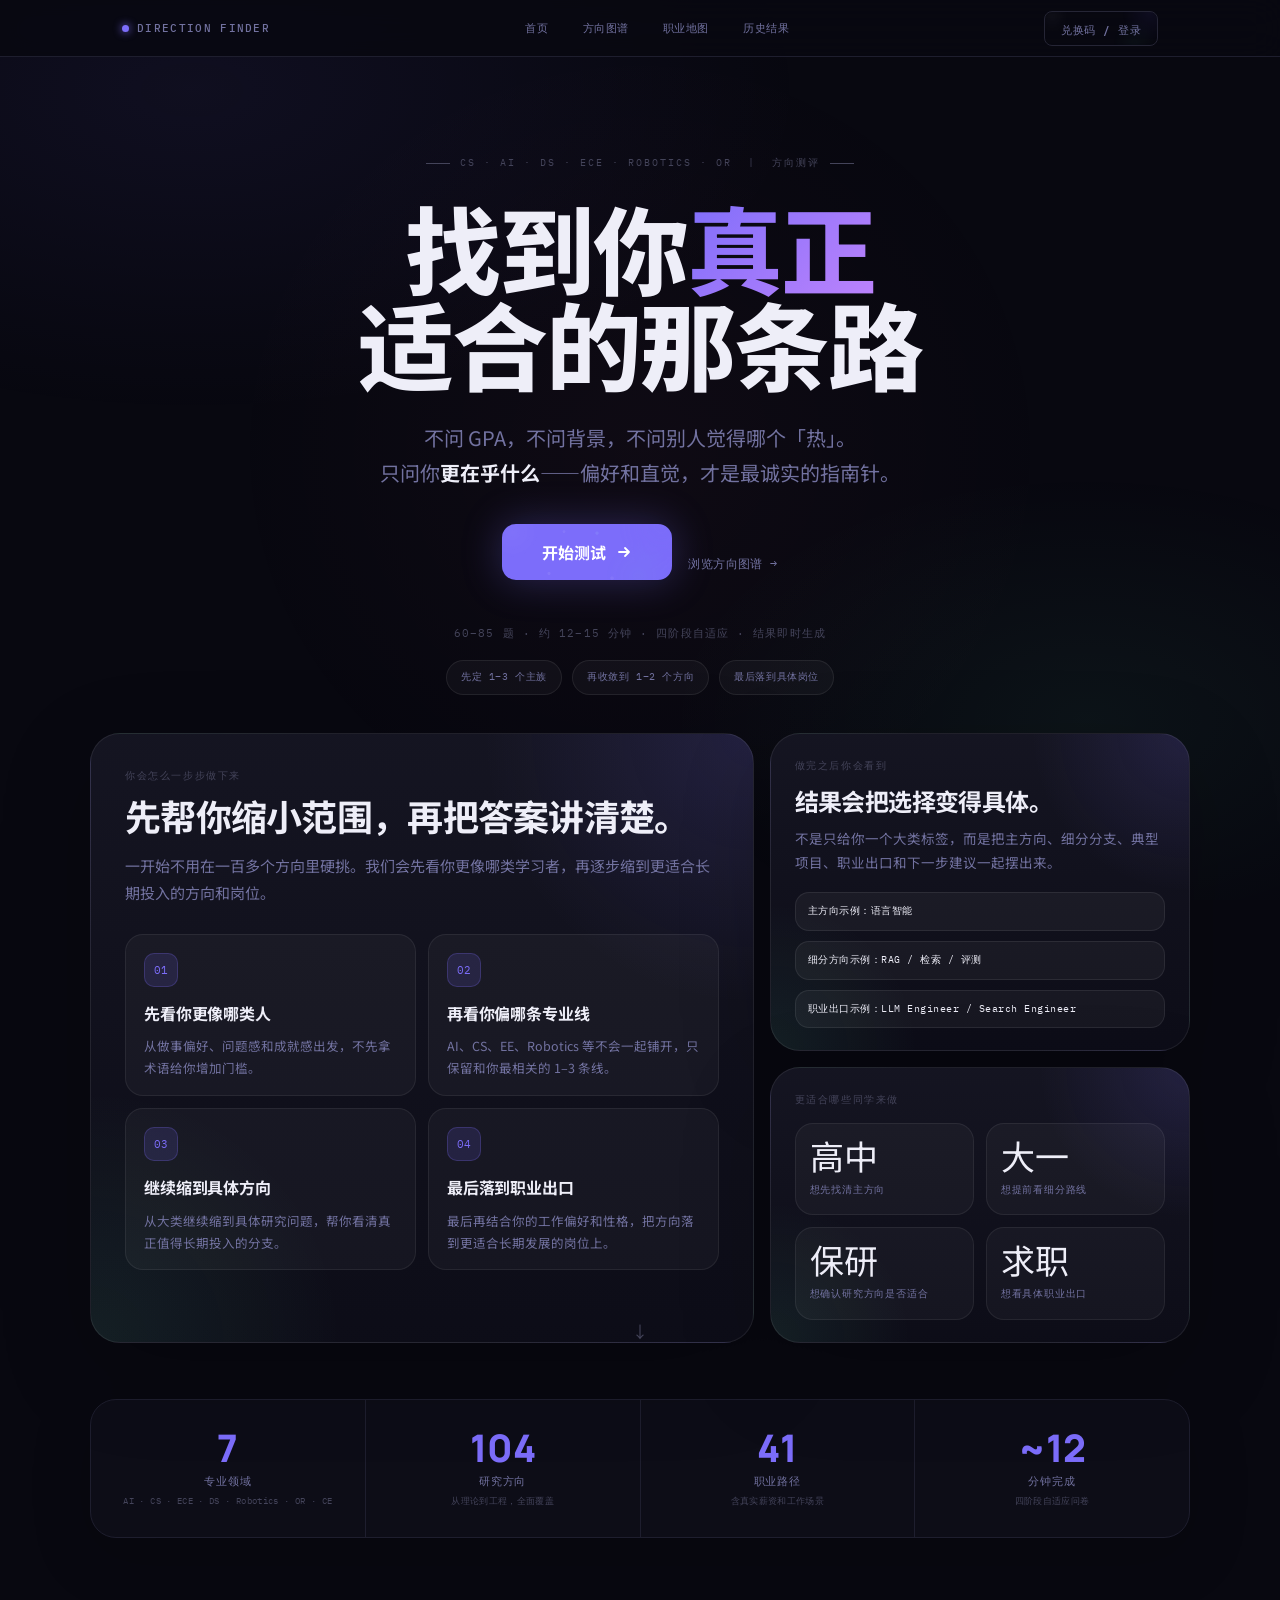
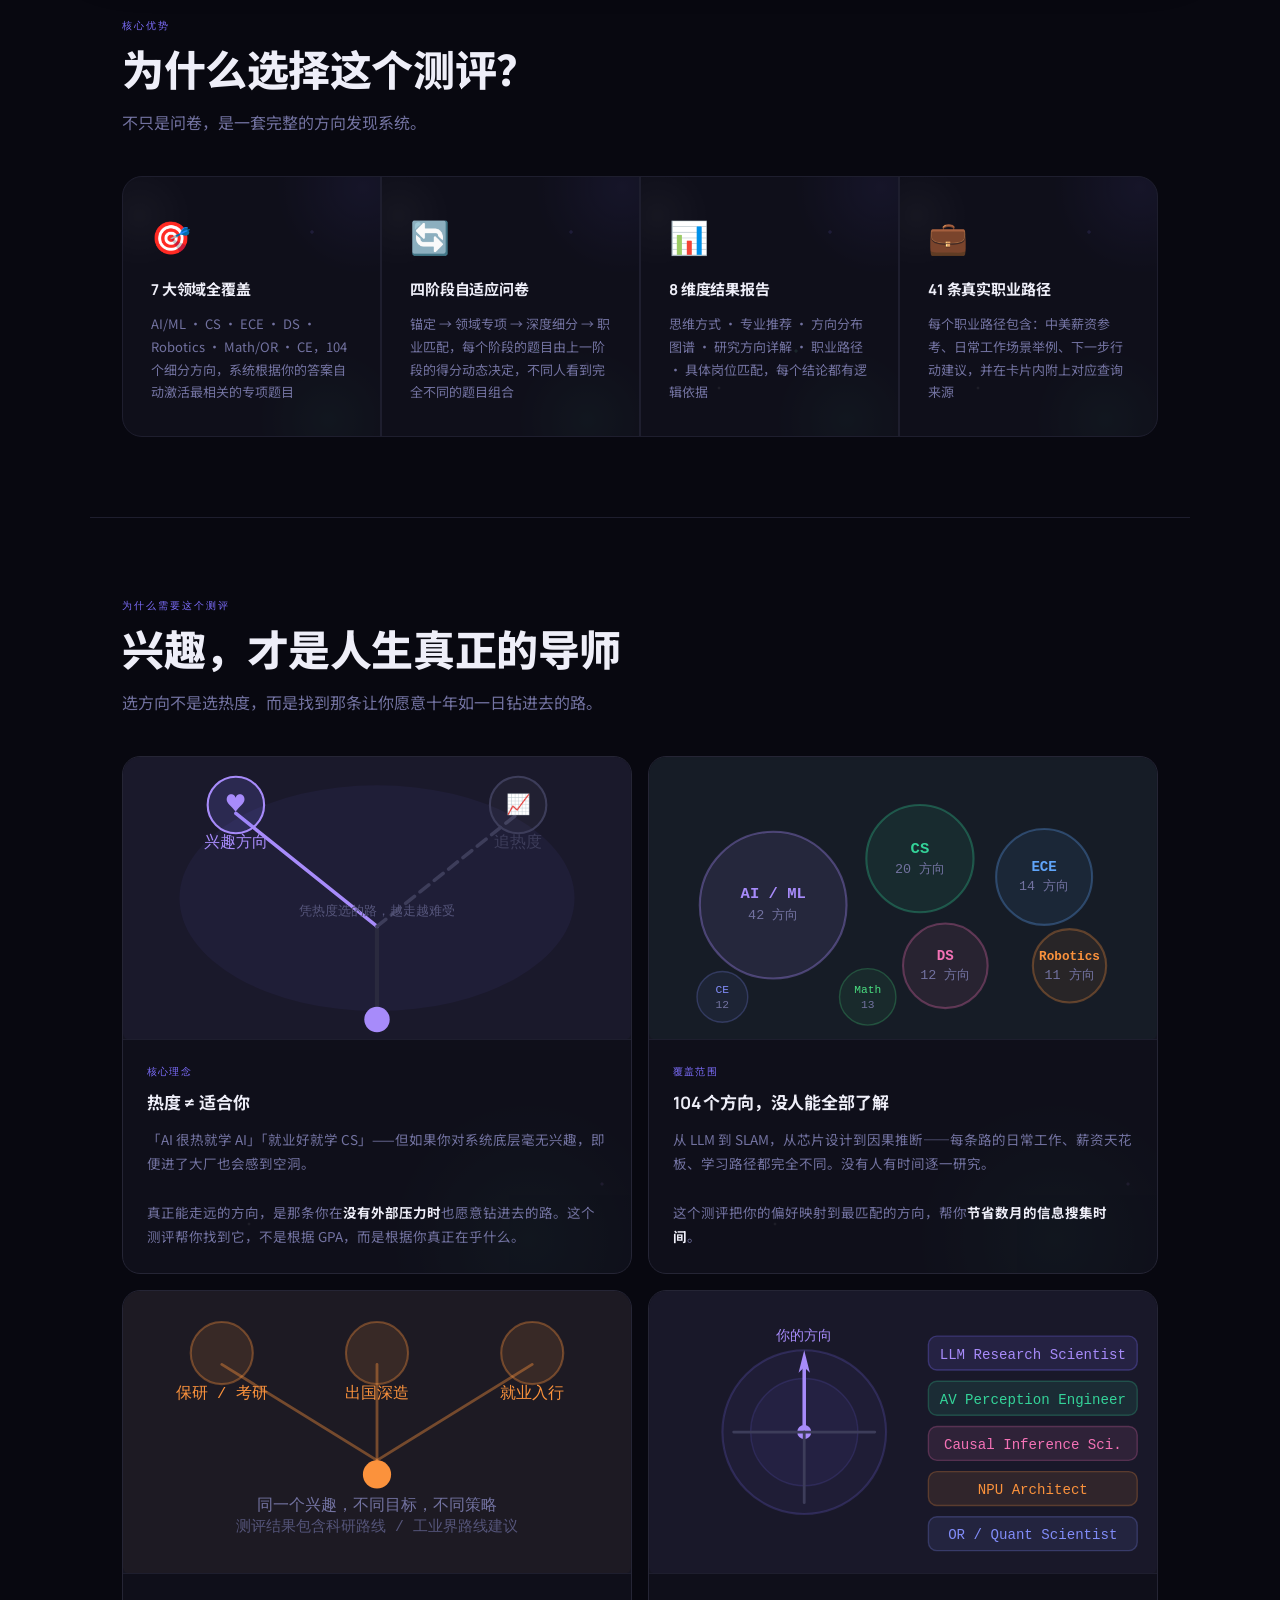
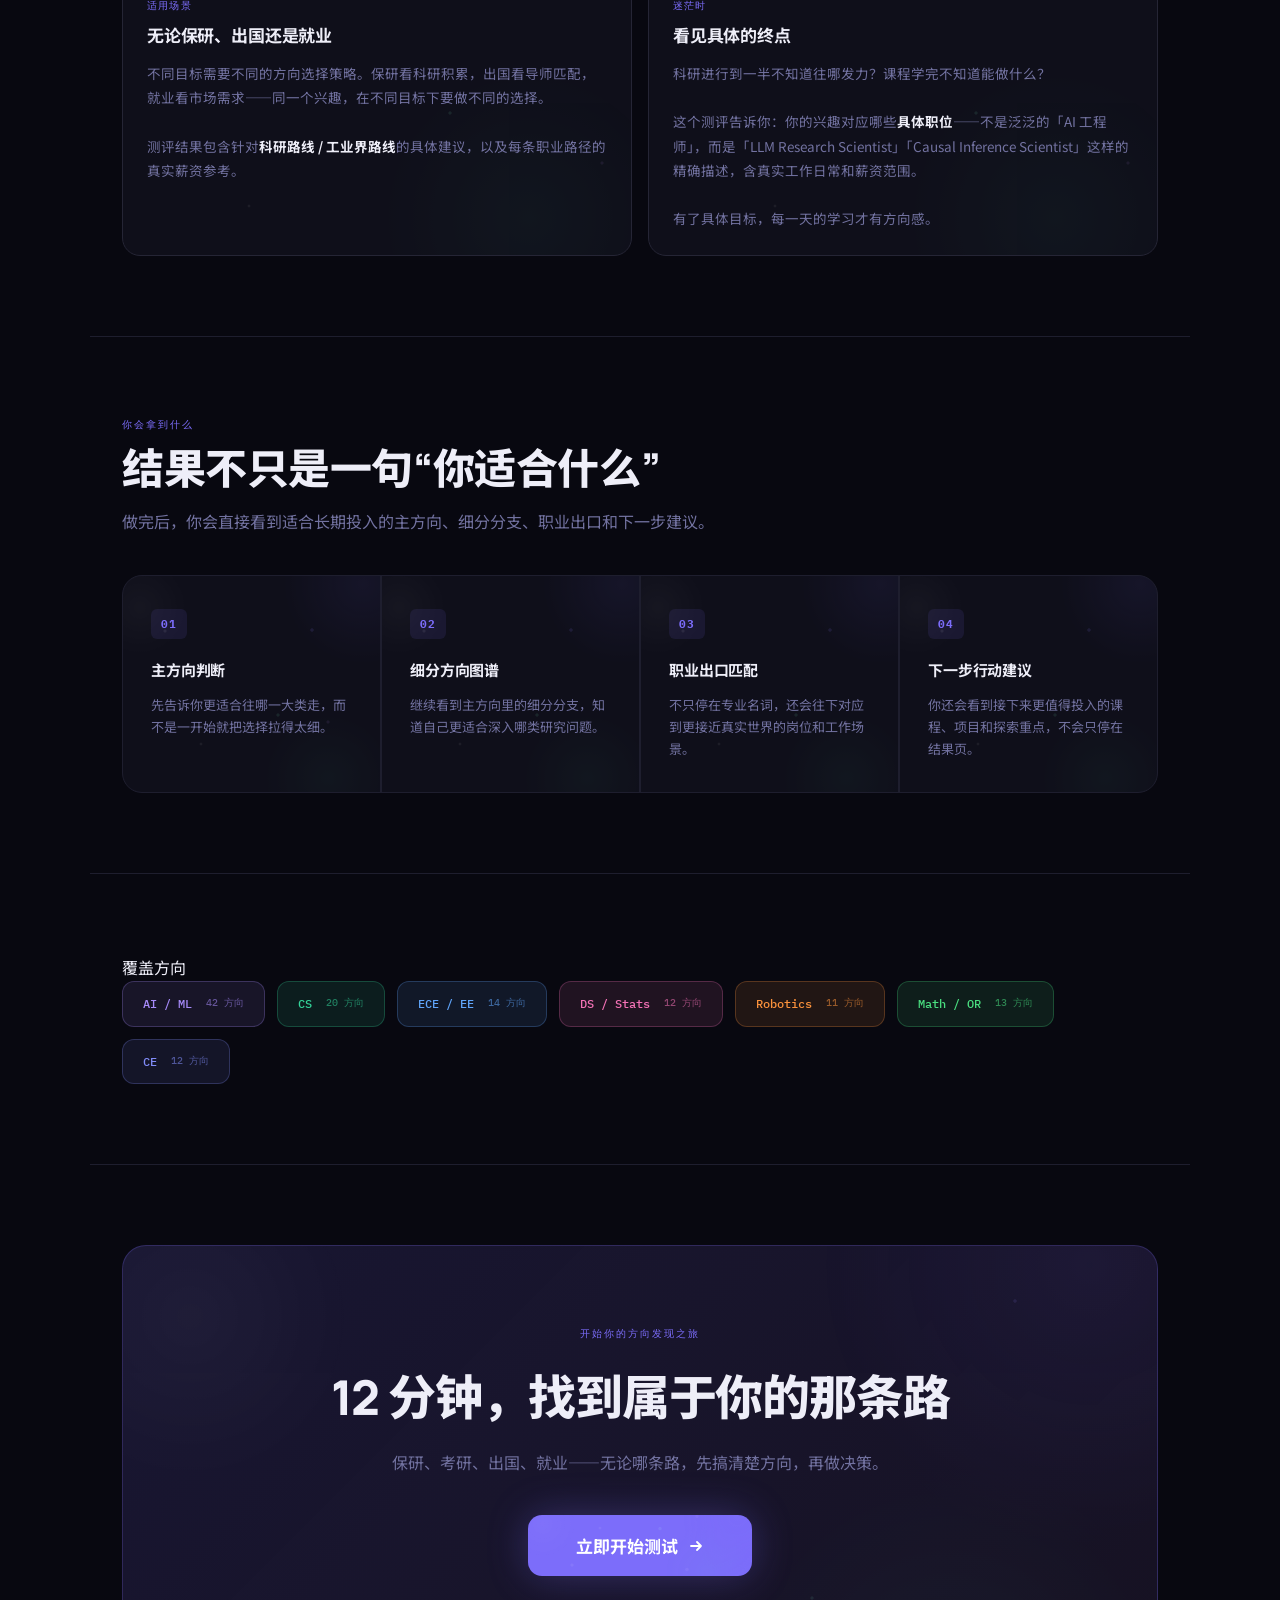
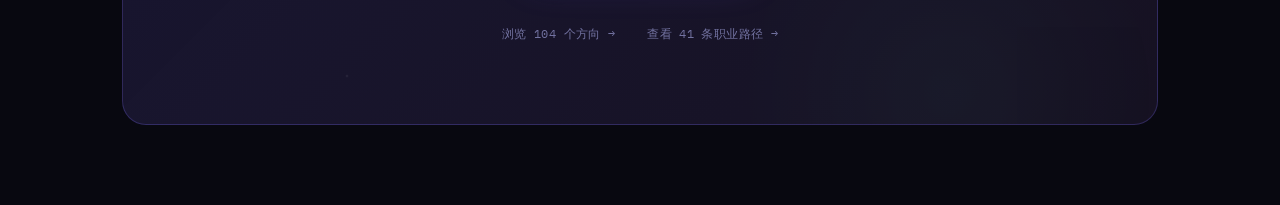
==== commit 381d1318: "Fix mobile nav rows" ====
--- a/index.html
+++ b/index.html
@@ -6,7 +6,7 @@
 <title>CS / AI / DS / EE / Robotics · 找到你真正适合的方向</title>
 <link rel="preconnect" href="https://fonts.googleapis.com">
 <link href="https://fonts.googleapis.com/css2?family=Manrope:wght@500;600;700;800&family=IBM+Plex+Mono:wght@400;500;600&family=Noto+Sans+SC:wght@400;500;600;700;800&display=swap" rel="stylesheet">
-<link rel="stylesheet" href="quiz_v9_13_fixed_1.css?v=20260315ab">
+<link rel="stylesheet" href="quiz_v9_13_fixed_1.css?v=20260315ad">
 </head>
 <body>
 
@@ -62,9 +62,9 @@
     </div>
     <div class="hero-showcase">
       <section class="hero-showcase-main">
-        <div class="showcase-kicker">测评怎么进行</div>
-        <h2 class="showcase-title">先帮你缩小范围，再告诉你该往哪走。</h2>
-        <p class="showcase-copy">你不用自己在一百多个方向里硬选。系统会先判断你更像哪类学习者，再一步步缩小到真正适合长期投入的方向。</p>
+        <div class="showcase-kicker">你会怎么一步步做下来</div>
+        <h2 class="showcase-title">先帮你缩小范围，再把答案讲清楚。</h2>
+        <p class="showcase-copy">一开始不用在一百多个方向里硬挑。我们会先看你更像哪类学习者，再逐步缩到更适合长期投入的方向和岗位。</p>
         <div class="showcase-flow">
           <article class="showcase-step-card">
             <div class="showcase-step-num">01</div>
@@ -74,7 +74,7 @@
           <article class="showcase-step-card">
             <div class="showcase-step-num">02</div>
             <div class="showcase-step-name">再看你偏哪条专业线</div>
-            <div class="showcase-step-copy">AI、CS、EE、Robotics 等不会全部展开，只保留和你最相关的 1–3 条线。</div>
+            <div class="showcase-step-copy">AI、CS、EE、Robotics 等不会一起铺开，只保留和你最相关的 1–3 条线。</div>
           </article>
           <article class="showcase-step-card">
             <div class="showcase-step-num">03</div>
@@ -84,15 +84,15 @@
           <article class="showcase-step-card">
             <div class="showcase-step-num">04</div>
             <div class="showcase-step-name">最后落到职业出口</div>
-            <div class="showcase-step-copy">结合你的工作偏好和性格，把方向落到更适合长期发展的岗位上。</div>
+            <div class="showcase-step-copy">最后再结合你的工作偏好和性格，把方向落到更适合长期发展的岗位上。</div>
           </article>
         </div>
       </section>
       <aside class="hero-showcase-side">
         <article class="hero-side-card hero-side-card-prime">
-          <div class="hero-side-label">你最后会拿到什么</div>
-          <div class="hero-side-title">不是一句“你适合什么”就结束。</div>
-          <div class="hero-side-copy">你会看到主方向、细分分支、典型项目、职业出口，以及下一步最值得投入的行动建议。</div>
+          <div class="hero-side-label">做完之后你会看到</div>
+          <div class="hero-side-title">结果会把选择变得具体。</div>
+          <div class="hero-side-copy">不是只给你一个大类标签，而是把主方向、细分分支、典型项目、职业出口和下一步建议一起摆出来。</div>
           <div class="hero-side-stack">
             <div class="hero-mini-pill">主方向示例：语言智能</div>
             <div class="hero-mini-pill">细分方向示例：RAG / 检索 / 评测</div>
@@ -756,6 +756,6 @@
     </div>
   </div>
 </div>
-<script src="quiz_v9_13_fixed_1.js?v=20260315ab"></script>
+<script src="quiz_v9_13_fixed_1.js?v=20260315ad"></script>
 </body>
 </html>
--- a/quiz_v9_13_fixed_1.css
+++ b/quiz_v9_13_fixed_1.css
@@ -2049,7 +2049,66 @@
    RESPONSIVE — Tablet / Mobile
 ═══════════════════════════════════════════ */
 @media(max-width:768px) {
-  .nav-inner { padding: 0 16px; }
+  .nav-inner {
+    display: grid;
+    grid-template-columns: minmax(0, 1fr) auto;
+    grid-template-areas:
+      "brand actions"
+      "links links";
+    padding: 10px 16px;
+    height: auto;
+    min-height: 56px;
+    gap: 10px 12px;
+    align-items: center;
+  }
+  #intro,
+  #results {
+    padding-top: 104px;
+  }
+  .nav-brand {
+    grid-area: brand;
+    order: unset;
+    min-width: 0;
+  }
+  .nav-right {
+    grid-area: actions;
+    order: unset;
+    margin-left: 0;
+    justify-self: end;
+    max-width: 100%;
+  }
+  .nav-user-row {
+    gap: 8px;
+    flex-wrap: wrap;
+    justify-content: flex-end;
+  }
+  .nav-links {
+    grid-area: links;
+    order: unset;
+    width: 100%;
+    gap: 6px;
+    display: flex;
+    overflow-x: auto;
+    flex-wrap: nowrap;
+    padding-bottom: 2px;
+    scrollbar-width: none;
+    -ms-overflow-style: none;
+  }
+  .nav-links::-webkit-scrollbar { display: none; }
+  .nav-links .nav-link {
+    display: inline-flex;
+    flex: 0 0 auto;
+    white-space: nowrap;
+  }
+  .nav-start-btn,
+  .nav-redeem-btn {
+    padding: 7px 12px;
+    font-size: 10px;
+  }
+  .nav-user-badge {
+    font-size: 9px;
+    padding: 4px 8px;
+  }
   .landing-hero { padding: 76px 20px 26px; }
   .landing-hero-inner { max-width: 100%; }
   .hero-showcase {
@@ -2127,7 +2186,31 @@
   .career-info-card { min-height: unset; }
 }
 @media(max-width:480px) {
-  .nav-links .nav-link { display: none; }
+  .nav-inner {
+    grid-template-columns: minmax(0, 1fr) auto;
+    padding: 10px 12px;
+    gap: 10px;
+  }
+  #intro,
+  #results {
+    padding-top: 108px;
+  }
+  .nav-brand {
+    font-size: 10px;
+    letter-spacing: .1em;
+  }
+  .nav-user-row { gap: 6px; }
+  .nav-user-badge { display: none; }
+  .nav-links .nav-link {
+    display: inline-flex;
+    font-size: 10px;
+    padding: 6px 10px;
+  }
+  .nav-start-btn,
+  .nav-redeem-btn {
+    padding: 7px 10px;
+    font-size: 10px;
+  }
   .landing-section { padding: 48px 16px; }
   .landing-hero { padding: 68px 16px 22px; }
   .hero-title { font-size: clamp(40px, 13vw, 56px); }
